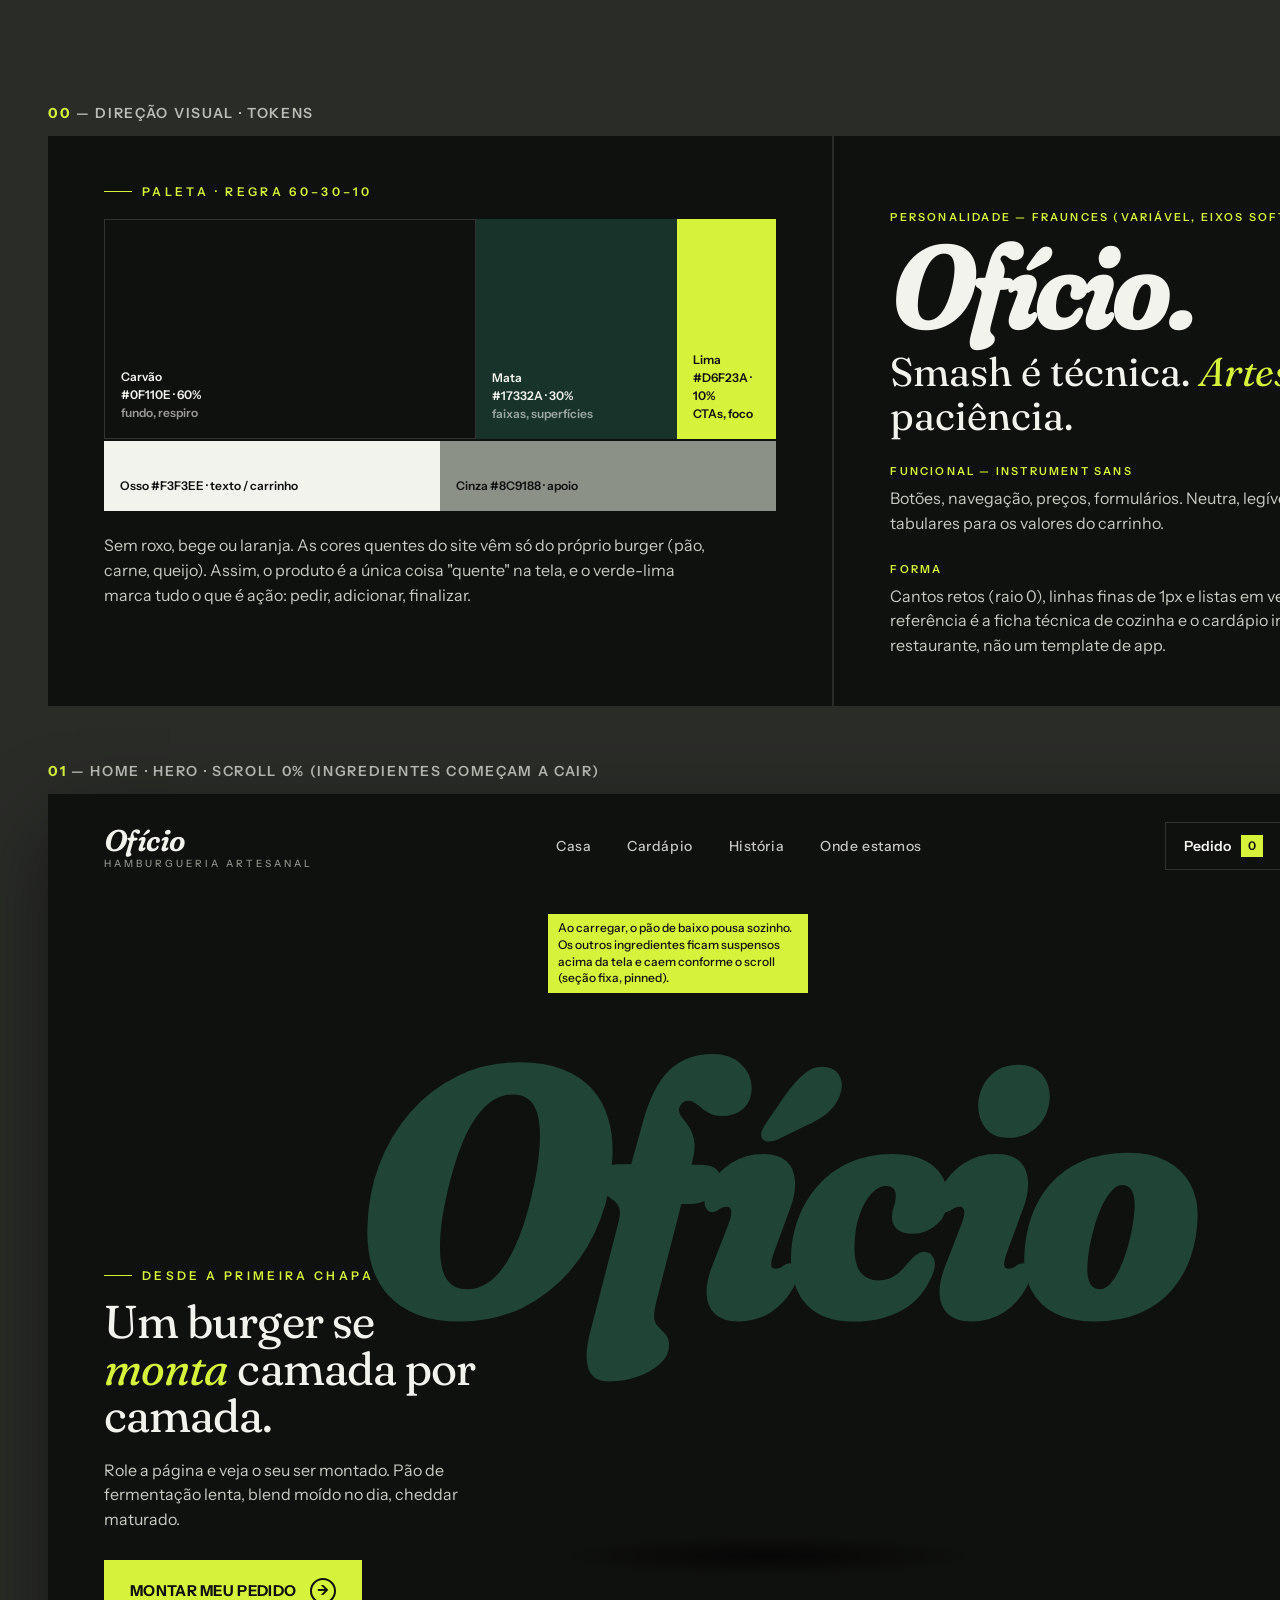
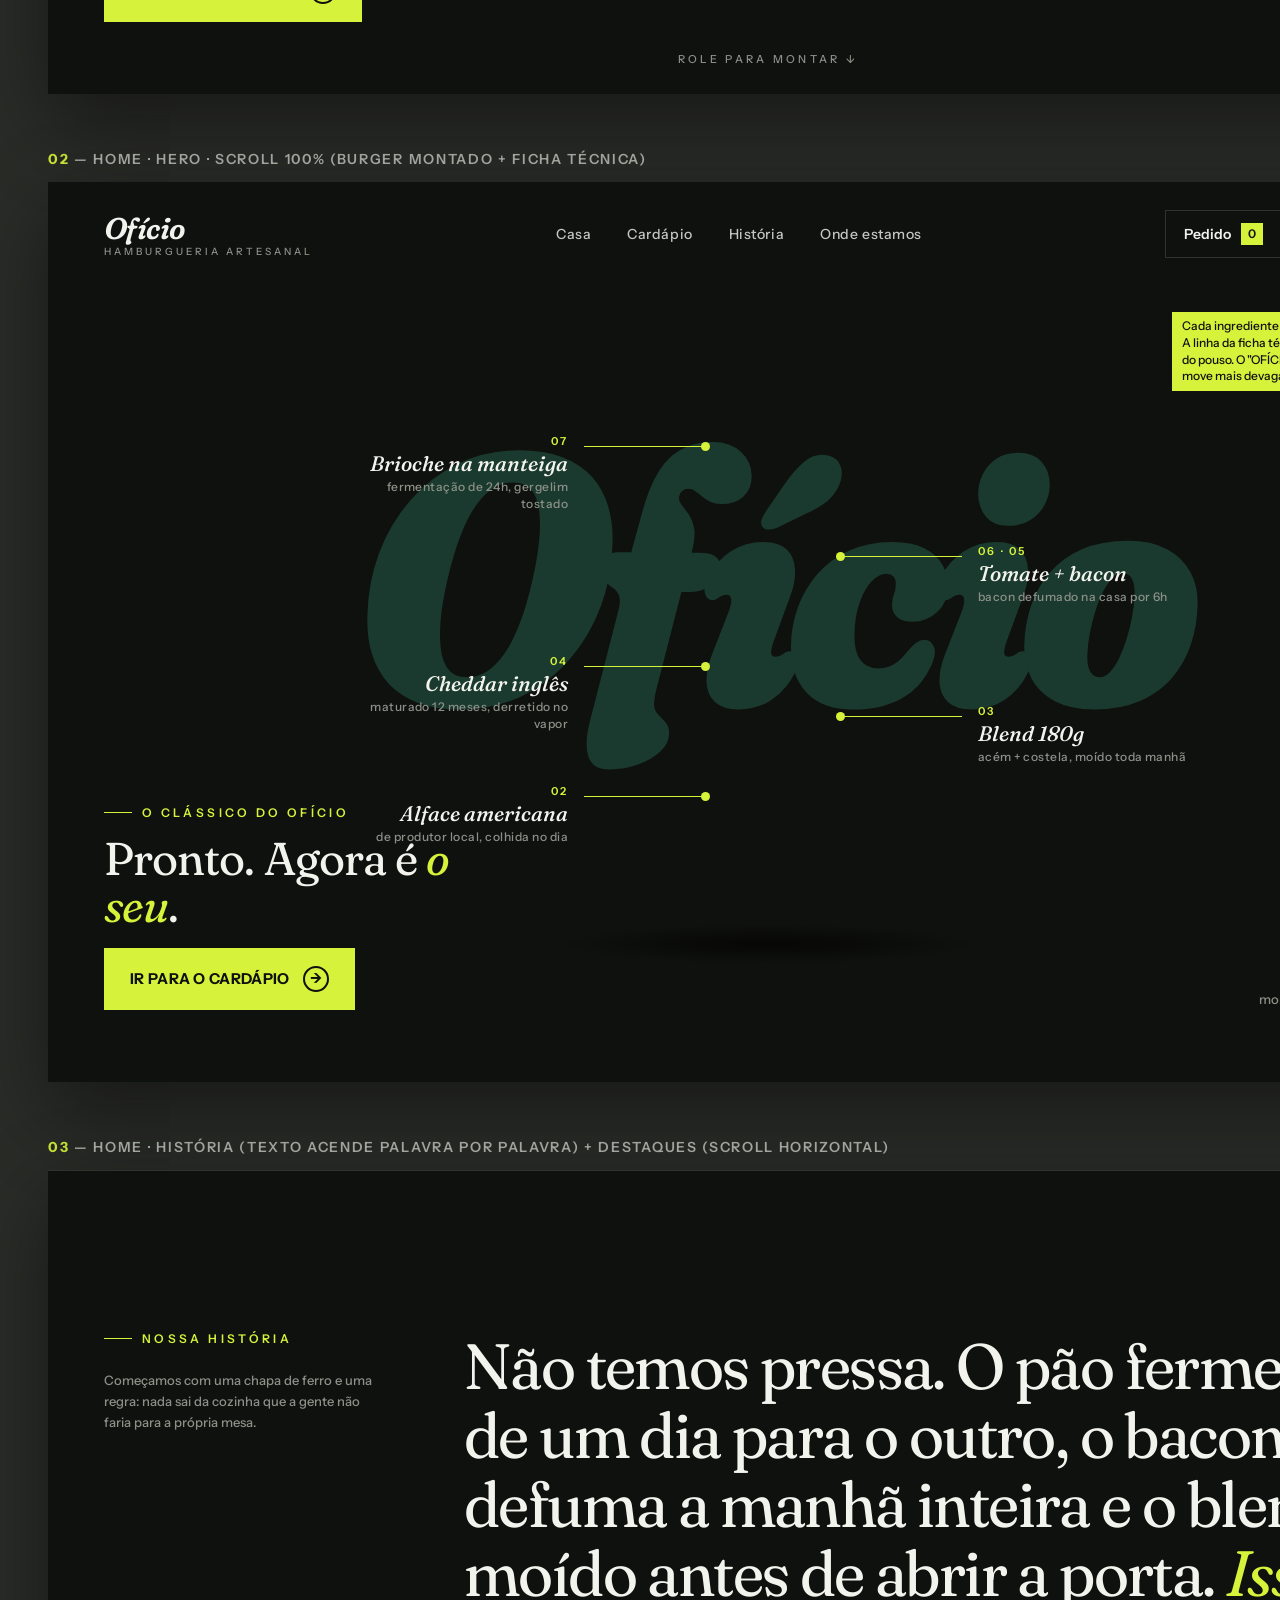
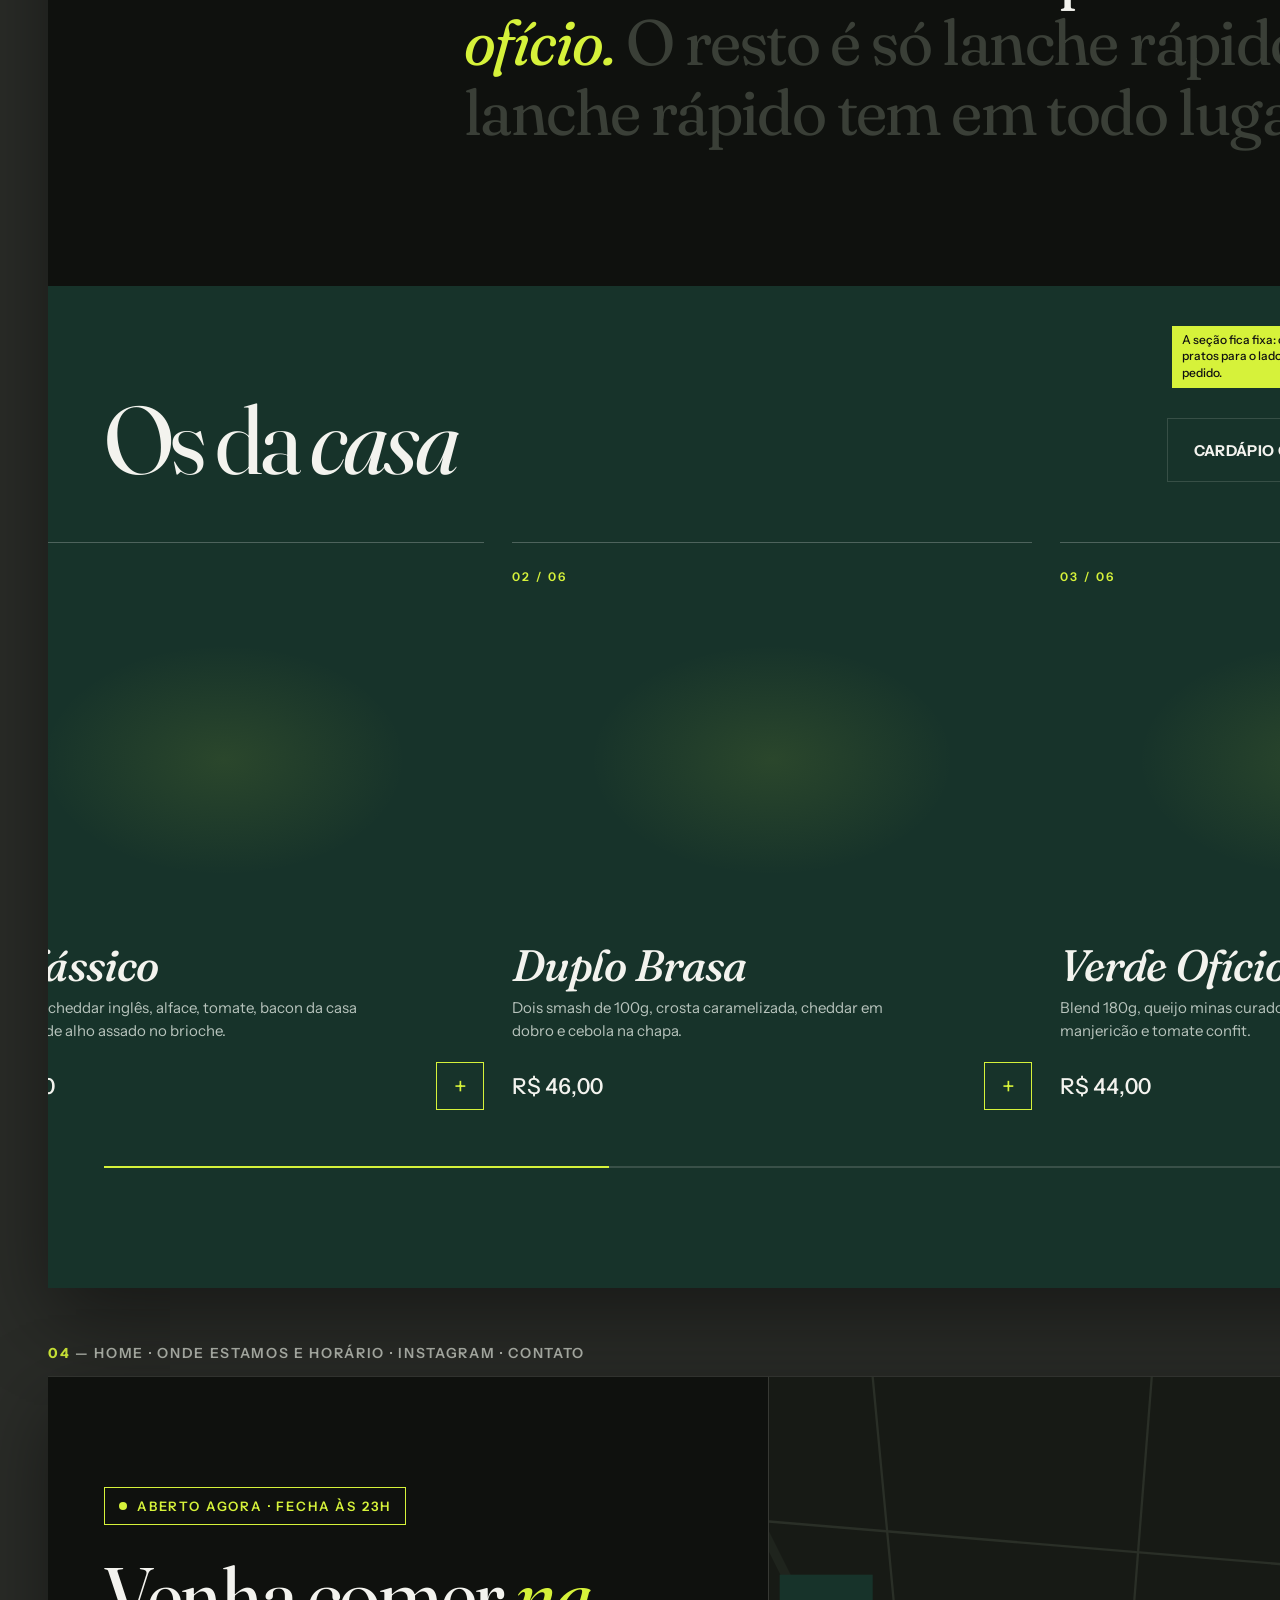
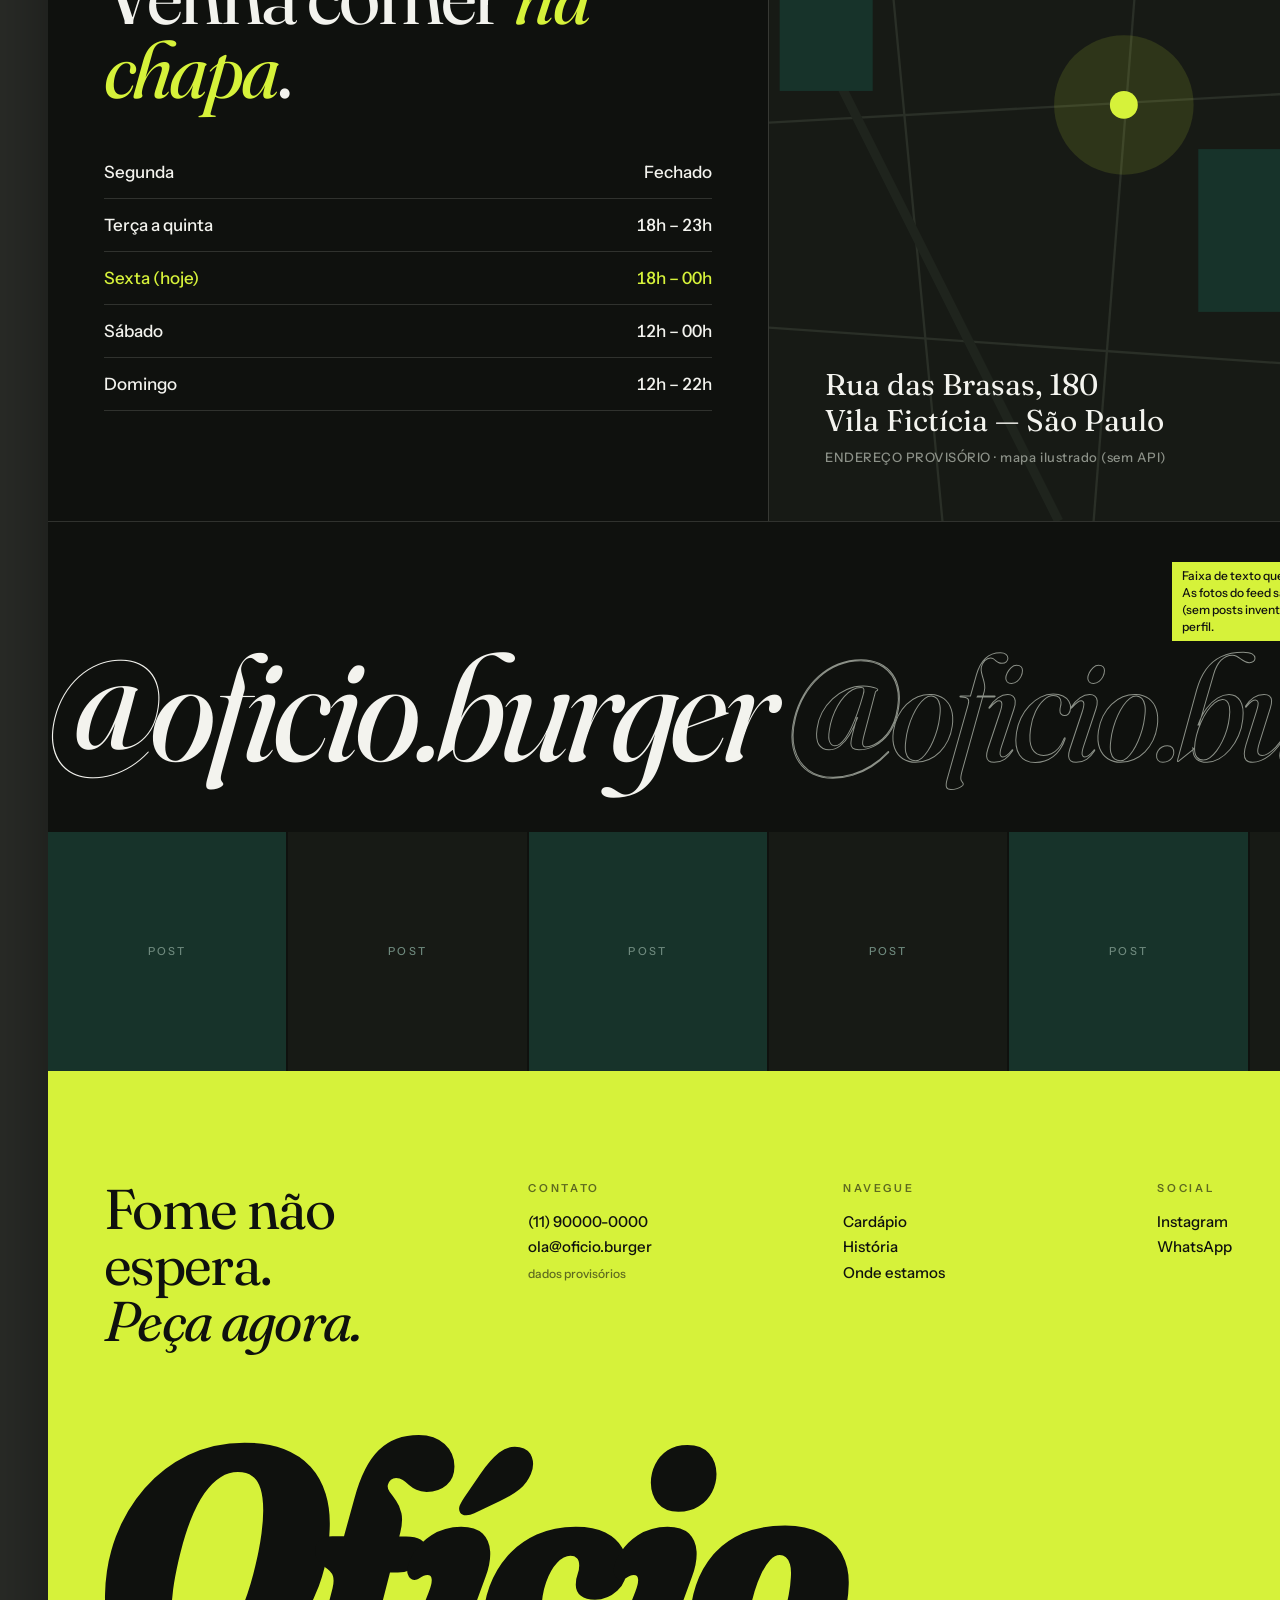
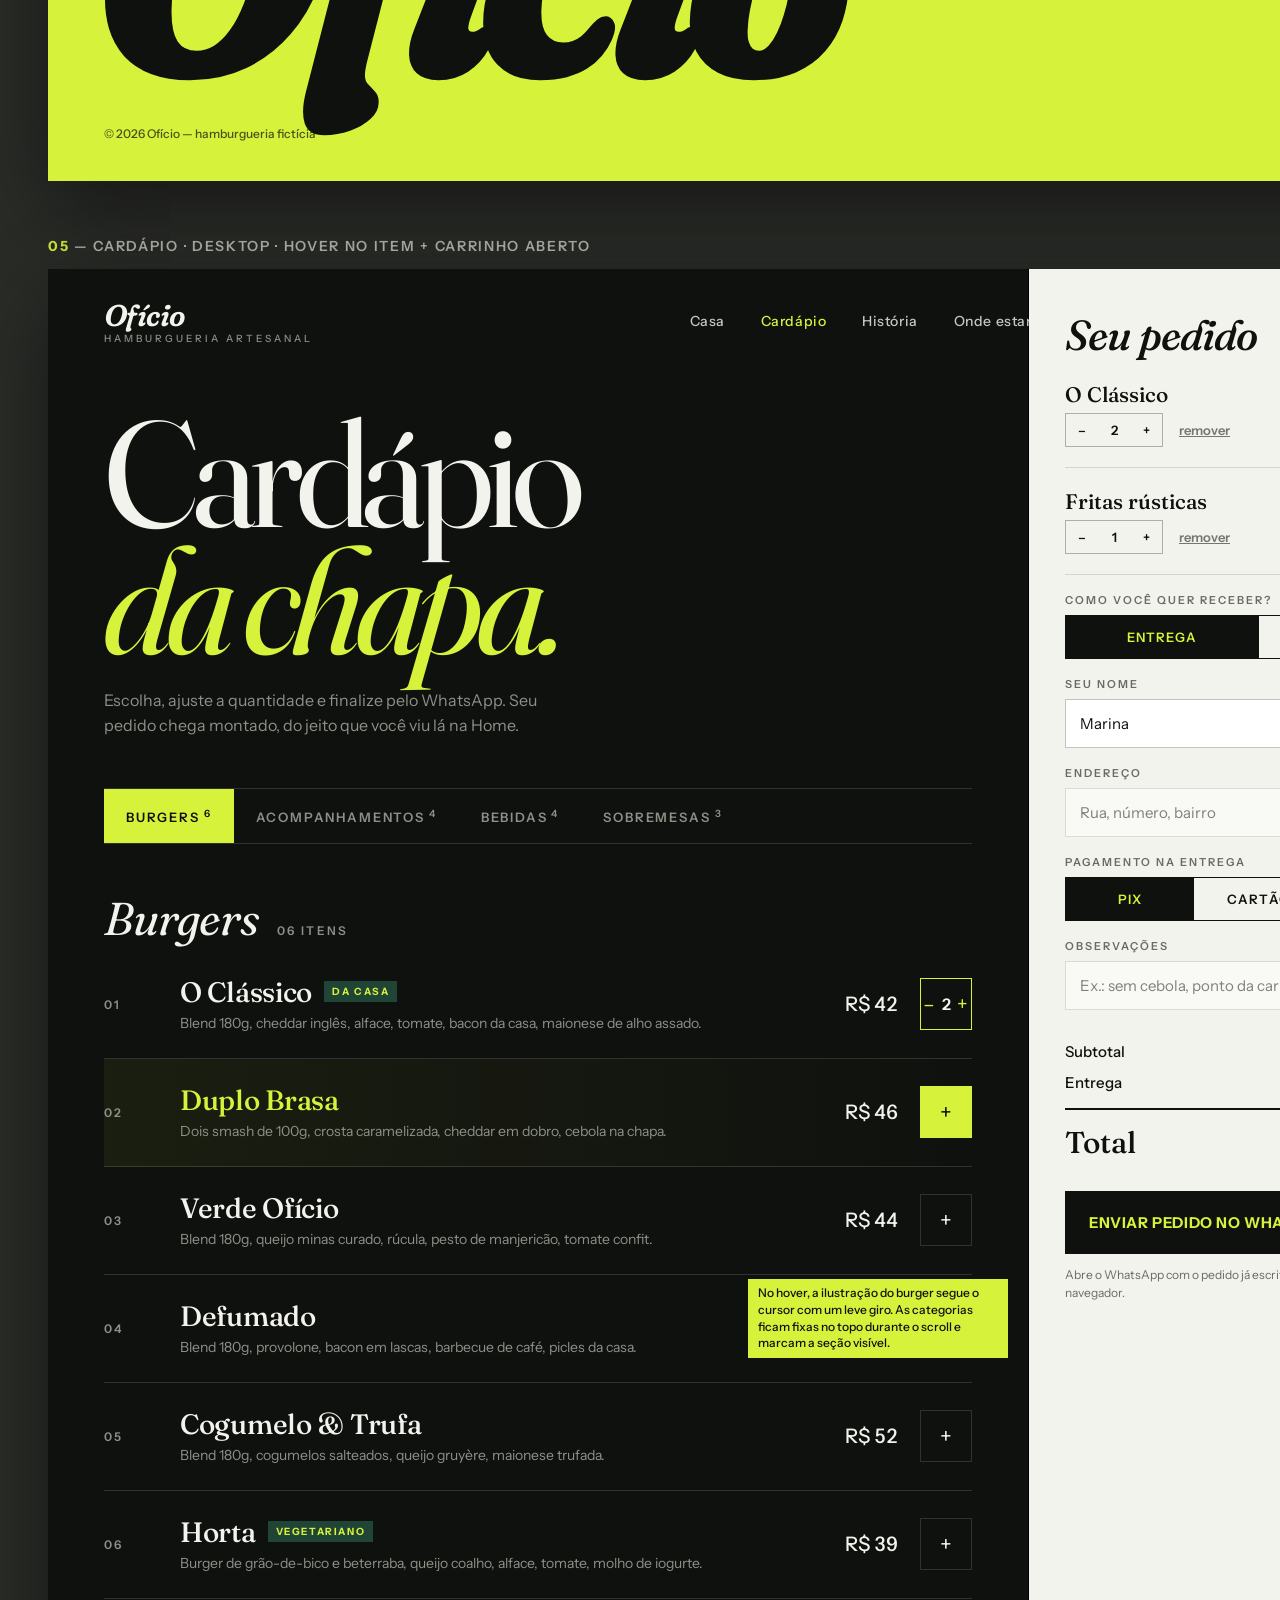
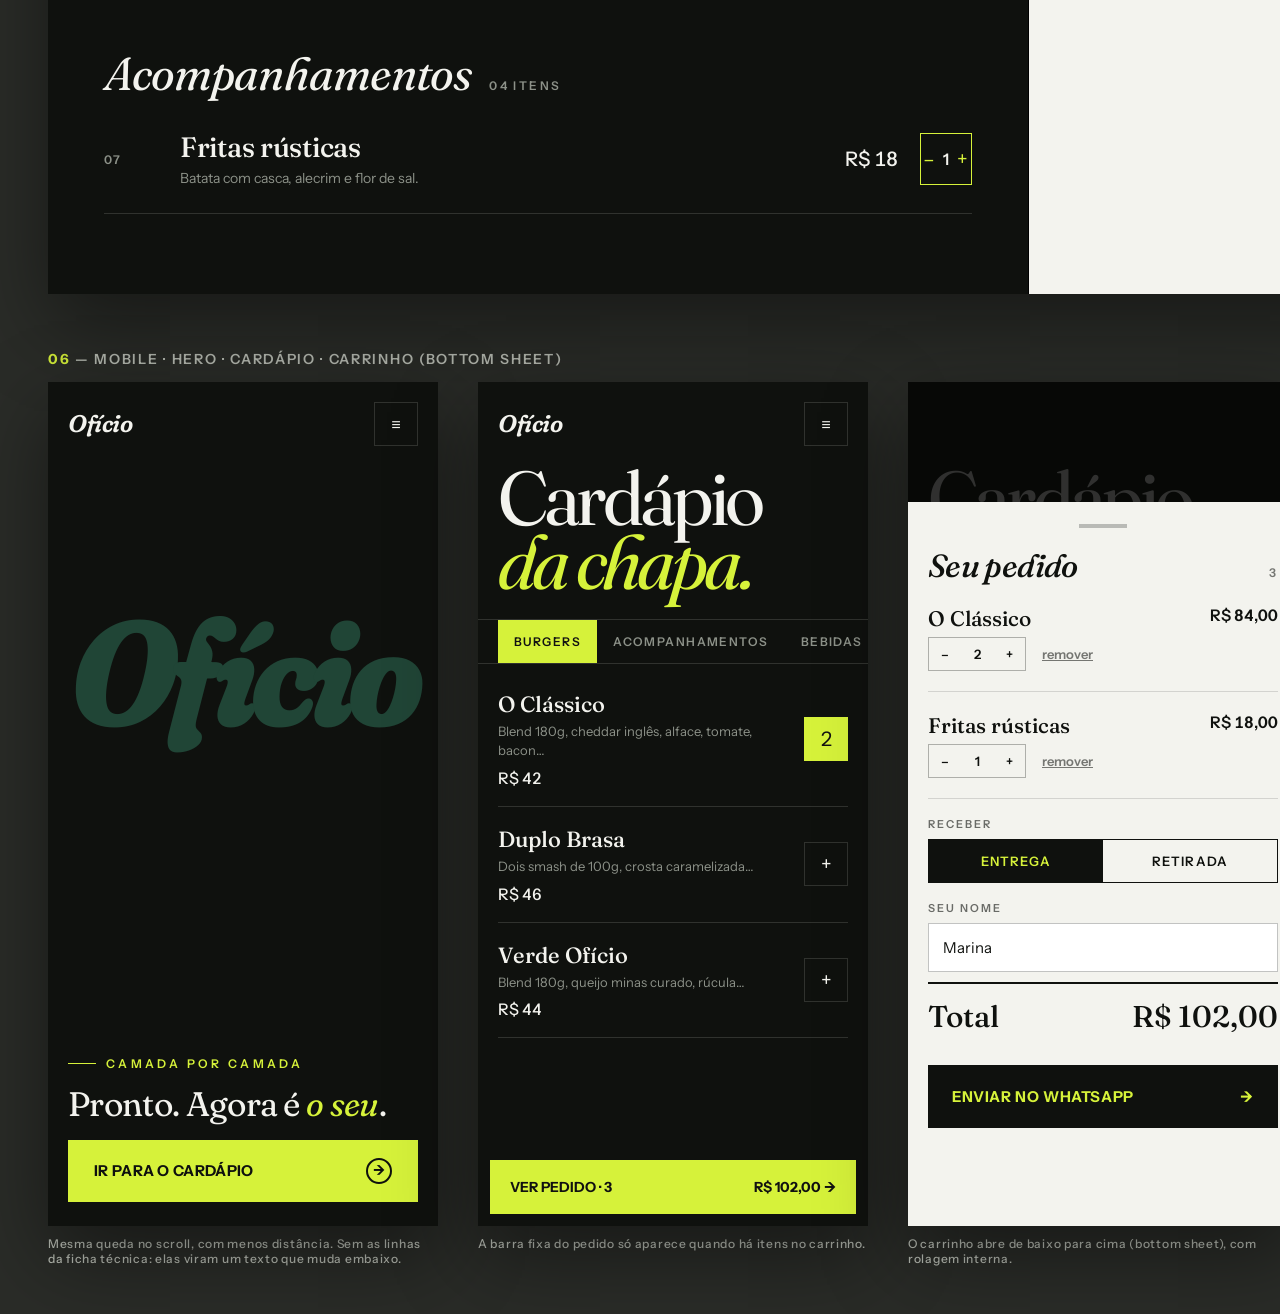
==== design/mockup.src.html @ c050b657 "Add design board v1 for Ofício burger site (mockup + layered SVG burger) Co-Authored-By: Claude Opus" ====
<!doctype html>
<html lang="pt-BR"><head><meta charset="utf-8">
<title>Ofício — Design Board</title>
<link rel="preconnect" href="https://fonts.googleapis.com">
<link href="https://fonts.googleapis.com/css2?family=Fraunces:ital,opsz,wght,SOFT,WONK@0,9..144,300..900,0..100,0..1;1,9..144,300..900,0..100,0..1&family=Instrument+Sans:wght@400;500;600;700&display=swap" rel="stylesheet">
<style>
:root{--carvao:#0F110E;--carvao2:#171A15;--mata:#17332A;--mata2:#204536;--lima:#D6F23A;--osso:#F3F3EE;--cinza:#8C9188;--linha:rgba(243,243,238,.14);
--disp:'Fraunces',serif;--sans:'Instrument Sans',sans-serif}
*{box-sizing:border-box;margin:0;padding:0}
body{background:#2a2c28;font-family:var(--sans);color:var(--osso);padding:48px}
.board-title{font:600 14px var(--sans);letter-spacing:.12em;text-transform:uppercase;color:#b9bdb4;margin:56px 0 14px}
.board-title b{color:var(--lima)}
.frame{width:1440px;position:relative;overflow:hidden;background:var(--carvao);box-shadow:0 30px 80px rgba(0,0,0,.45)}
.note{position:absolute;font:500 12px/1.4 var(--sans);background:var(--lima);color:#111;padding:6px 10px;max-width:260px;z-index:50}
/* NAV */
.nav{position:absolute;top:0;left:0;right:0;display:flex;align-items:center;justify-content:space-between;padding:28px 56px;z-index:20}
.logo{font:italic 600 30px var(--disp);font-variation-settings:'SOFT' 100,'WONK' 1;letter-spacing:-.02em}
.logo small{font:500 10px var(--sans);letter-spacing:.3em;text-transform:uppercase;display:block;color:var(--cinza);font-style:normal;margin-top:-2px}
.nav ul{display:flex;gap:36px;list-style:none;font:500 14px var(--sans);letter-spacing:.04em}
.nav ul li{opacity:.8}
.btn{display:inline-flex;align-items:center;gap:14px;background:var(--lima);color:#0F110E;font:700 15px var(--sans);letter-spacing:.02em;padding:18px 26px;text-transform:uppercase}
.btn .arr{display:inline-block;width:26px;height:26px;border:2px solid #0F110E;border-radius:50%;text-align:center;line-height:21px;font-size:14px}
.btn.ghost{background:transparent;color:var(--osso);border:1px solid var(--linha)}
.cartpill{display:flex;align-items:center;gap:10px;font:600 14px var(--sans);border:1px solid var(--linha);padding:12px 18px}
.cartpill i{font-style:normal;background:var(--lima);color:#111;width:22px;height:22px;display:grid;place-items:center;font-size:12px}
/* HERO */
.hero{height:900px;position:relative}
.giant{position:absolute;left:0;right:0;text-align:center;font:italic 800 360px/0.8 var(--disp);font-variation-settings:'SOFT' 100,'WONK' 1,'opsz' 144;letter-spacing:-.05em;color:var(--mata2);top:250px;white-space:nowrap}
.stage{position:absolute;left:50%;top:0;width:440px;height:900px;transform:translateX(-50%)}
.stage svg{position:absolute;left:20px;width:400px;height:auto;filter:drop-shadow(0 18px 18px rgba(0,0,0,.45))}
.shadow{position:absolute;left:50%;bottom:118px;width:420px;height:40px;transform:translateX(-50%);background:radial-gradient(closest-side,rgba(0,0,0,.6),transparent);}
.hero-copy{position:absolute;left:56px;bottom:72px;width:380px}
.eyebrow{font:600 12px var(--sans);letter-spacing:.28em;text-transform:uppercase;color:var(--lima);margin-bottom:16px;display:flex;gap:10px;align-items:center}
.eyebrow:before{content:"";width:28px;height:1px;background:var(--lima)}
.hero-copy h1{font:400 46px/1.02 var(--disp);font-variation-settings:'SOFT' 50;letter-spacing:-.02em;margin-bottom:18px}
.hero-copy h1 em{color:var(--lima)}
.hero-copy p{font:400 16px/1.55 var(--sans);color:#c7cbc2;margin-bottom:28px}
.hero-right{position:absolute;right:56px;bottom:72px;text-align:right;font:500 13px/1.6 var(--sans);color:var(--cinza)}
.counter{font:300 64px/1 var(--disp);color:var(--osso)}
.counter span{font-size:22px;color:var(--cinza)}
.progress{position:absolute;right:56px;top:50%;transform:translateY(-50%);display:flex;flex-direction:column;gap:10px;align-items:flex-end;font:500 11px var(--sans);letter-spacing:.14em;text-transform:uppercase;color:var(--cinza)}
.progress div{display:flex;gap:10px;align-items:center}
.progress div:after{content:"";width:18px;height:2px;background:var(--linha)}
.progress div.on{color:var(--osso)}.progress div.on:after{background:var(--lima);width:36px}
.scrollhint{position:absolute;left:50%;bottom:28px;transform:translateX(-50%);font:500 11px var(--sans);letter-spacing:.3em;text-transform:uppercase;color:var(--cinza)}
/* ficha técnica */
.tag{position:absolute;font:500 13px/1.35 var(--sans);color:var(--osso);width:230px}
.tag b{display:block;font:italic 500 21px var(--disp);margin-bottom:2px}
.tag small{color:var(--cinza);font-size:12px;letter-spacing:.04em}
.tag .num{font:600 11px var(--sans);color:var(--lima);letter-spacing:.2em}
.tag:before{content:"";position:absolute;top:14px;height:1px;background:var(--lima);width:120px}
.tag.l{text-align:right}.tag.l:before{right:-136px}
.tag.r:before{left:-136px}
.tag:after{content:"";position:absolute;top:10px;width:9px;height:9px;border-radius:50%;background:var(--lima)}
.tag.l:after{right:-142px}.tag.r:after{left:-142px}
/* manifesto */
.manifesto{padding:160px 56px 140px;display:grid;grid-template-columns:280px 1fr;gap:80px;border-top:1px solid var(--linha)}
.manifesto .side{font:500 13px/1.6 var(--sans);color:var(--cinza)}
.manifesto .side .eyebrow{margin-bottom:24px}
.manifesto p.big{font:400 64px/1.08 var(--disp);font-variation-settings:'SOFT' 40;letter-spacing:-.025em}
.manifesto p.big .dim{color:#3a3f37}
.manifesto p.big em{font-style:italic;color:var(--lima)}
/* destaques horizontal */
.destaques{background:var(--mata);padding:110px 0 120px;position:relative}
.dest-head{display:flex;justify-content:space-between;align-items:end;padding:0 56px 60px}
.dest-head h2{font:400 96px/.9 var(--disp);letter-spacing:-.04em}
.dest-head h2 em{font-style:italic}
.track{display:flex;gap:28px;padding-left:56px;transform:translateX(-140px)}
.dish{flex:0 0 520px;border-top:1px solid rgba(243,243,238,.25);padding-top:22px;position:relative}
.dish .no{font:600 12px var(--sans);letter-spacing:.2em;color:var(--lima)}
.dish .pic{height:330px;display:grid;place-items:center;position:relative;margin:10px 0 18px;background:radial-gradient(closest-side,rgba(214,242,58,.10),transparent 70%)}
.dish h3{font:italic 500 44px/1 var(--disp);letter-spacing:-.02em;margin-bottom:10px}
.dish p{font:400 15px/1.5 var(--sans);color:#b8c4bd;max-width:400px}
.dish .row{display:flex;justify-content:space-between;align-items:center;margin-top:20px}
.price{font:500 22px var(--sans);font-variant-numeric:tabular-nums}
.plus{width:48px;height:48px;border:1px solid var(--lima);color:var(--lima);display:grid;place-items:center;font-size:24px}
.mini{position:relative;width:240px;height:220px}
.mini svg{position:absolute;left:0;width:240px;height:auto;filter:drop-shadow(0 10px 10px rgba(0,0,0,.4))}
.scrollbar{margin:56px 56px 0;height:2px;background:rgba(243,243,238,.15);position:relative}
.scrollbar:after{content:"";position:absolute;left:0;top:0;height:2px;width:38%;background:var(--lima)}
/* local */
.local{display:grid;grid-template-columns:1fr 1fr;border-top:1px solid var(--linha)}
.local>div{padding:110px 56px}
.local h2{font:400 80px/.92 var(--disp);letter-spacing:-.035em;margin-bottom:40px}
.local h2 em{font-style:italic;color:var(--lima)}
.hours{list-style:none;font:500 17px var(--sans)}
.hours li{display:flex;justify-content:space-between;padding:16px 0;border-bottom:1px solid var(--linha)}
.hours li.hoje{color:var(--lima)}
.hours li span:last-child{font-variant-numeric:tabular-nums}
.open{display:inline-flex;align-items:center;gap:10px;font:600 13px var(--sans);letter-spacing:.14em;text-transform:uppercase;border:1px solid var(--lima);color:var(--lima);padding:10px 14px;margin-bottom:34px}
.open:before{content:"";width:8px;height:8px;border-radius:50%;background:var(--lima)}
.map{background:var(--carvao2);position:relative;border-left:1px solid var(--linha);overflow:hidden}
.map svg{position:absolute;inset:0;width:100%;height:100%}
.addr{position:absolute;left:56px;bottom:56px;font:400 30px/1.2 var(--disp)}
.addr small{display:block;font:500 13px var(--sans);color:var(--cinza);margin-top:10px;letter-spacing:.04em}
/* insta */
.insta{position:relative;padding:110px 0 0;border-top:1px solid var(--linha);overflow:hidden}
.marquee{font:italic 400 150px/1 var(--disp);letter-spacing:-.04em;white-space:nowrap;color:var(--osso)}
.marquee span{color:transparent;-webkit-text-stroke:1px var(--cinza)}
.grid6{display:grid;grid-template-columns:repeat(6,1fr);gap:2px;margin-top:50px}
.grid6 div{aspect-ratio:1;background:var(--mata);display:grid;place-items:center;font:500 11px var(--sans);letter-spacing:.2em;color:#6f8a7e;text-transform:uppercase}
.grid6 div:nth-child(even){background:var(--carvao2)}
/* footer */
.footer{padding:110px 56px 40px;background:var(--lima);color:var(--carvao)}
.footer .cols{display:grid;grid-template-columns:1.4fr 1fr 1fr 1fr;gap:40px;font:500 15px/1.7 var(--sans)}
.footer h4{font:600 11px var(--sans);letter-spacing:.24em;text-transform:uppercase;margin-bottom:14px;opacity:.6}
.footer .cta-big{font:400 56px/1 var(--disp);letter-spacing:-.03em}
.footer .cta-big em{font-style:italic}
.footer .word{font:italic 800 330px/.78 var(--disp);font-variation-settings:'SOFT' 100,'WONK' 1;letter-spacing:-.06em;margin-top:80px;margin-left:-14px;margin-bottom:40px}
.footer .legal{position:relative;z-index:2;display:flex;justify-content:space-between;font:500 12px var(--sans);margin-top:30px;opacity:.7}
/* CARDÁPIO */
.cardapio{display:grid;grid-template-columns:1fr 460px;min-height:1500px}
.menu{padding:140px 56px 80px}
.menu-head h1{font:400 150px/.85 var(--disp);letter-spacing:-.05em}
.menu-head h1 em{font-style:italic;color:var(--lima)}
.menu-head p{color:var(--cinza);max-width:440px;margin:24px 0 50px;font-size:16px;line-height:1.55}
.cats{display:flex;gap:0;border-top:1px solid var(--linha);border-bottom:1px solid var(--linha);margin-bottom:24px;position:relative;background:var(--carvao)}
.cats div{padding:18px 22px;font:600 13px var(--sans);letter-spacing:.14em;text-transform:uppercase;color:var(--cinza)}
.cats div.on{color:var(--carvao);background:var(--lima)}
.cats div sup{font-size:10px;margin-left:4px}
.sec-title{display:flex;align-items:baseline;gap:18px;margin:46px 0 4px}
.sec-title h2{font:italic 400 46px var(--disp);letter-spacing:-.02em}
.sec-title span{font:600 12px var(--sans);color:var(--cinza);letter-spacing:.2em}
.item{display:grid;grid-template-columns:54px 1fr auto 52px;gap:22px;align-items:center;padding:24px 0;border-bottom:1px solid var(--linha);position:relative}
.item .n{font:600 12px var(--sans);color:var(--cinza);letter-spacing:.14em}
.item h3{font:500 28px var(--disp);letter-spacing:-.01em;display:flex;gap:12px;align-items:center}
.item h3 .badge{font:700 10px var(--sans);letter-spacing:.16em;text-transform:uppercase;background:var(--mata2);color:var(--lima);padding:4px 8px}
.item p{font:400 14px/1.5 var(--sans);color:var(--cinza);margin-top:4px;max-width:560px}
.item .price{font-size:20px}
.item .add{width:52px;height:52px;border:1px solid var(--linha);display:grid;place-items:center;font-size:22px}
.item.hover{background:linear-gradient(90deg,rgba(214,242,58,.06),transparent)}
.item.hover .add{background:var(--lima);color:#111;border-color:var(--lima)}
.item.hover h3{color:var(--lima)}
.float-burger{position:absolute;right:220px;top:-90px;width:230px;height:200px;transform:rotate(-8deg);z-index:5}
.float-burger svg{position:absolute;left:0;width:230px;height:auto;filter:drop-shadow(0 18px 20px rgba(0,0,0,.6))}
.qty{display:flex;align-items:center;border:1px solid var(--lima);height:52px}
.qty span{width:40px;text-align:center;font:600 16px var(--sans)}
.qty b{width:36px;text-align:center;color:var(--lima);font-size:20px;font-weight:400}
/* drawer */
.drawer{background:var(--osso);color:var(--carvao);padding:40px 36px;position:relative;border-left:1px solid #000}
.drawer h2{font:italic 500 42px var(--disp);letter-spacing:-.02em;display:flex;justify-content:space-between;align-items:baseline}
.drawer h2 small{font:600 12px var(--sans);font-style:normal;letter-spacing:.18em;opacity:.55}
.ci{display:grid;grid-template-columns:1fr auto;gap:6px 16px;padding:20px 0;border-bottom:1px solid rgba(15,17,14,.14)}
.ci h4{font:500 21px var(--disp)}
.ci .p{font:600 16px var(--sans);font-variant-numeric:tabular-nums;text-align:right}
.ci .ctrl{display:flex;gap:16px;align-items:center;font:600 13px var(--sans)}
.ci .ctrl .q{display:flex;border:1px solid rgba(15,17,14,.3)}
.ci .ctrl .q span{width:32px;height:32px;display:grid;place-items:center}
.ci .ctrl .rm{text-decoration:underline;opacity:.55}
.ci .obs{grid-column:1/-1;font:400 13px var(--sans);opacity:.6}
.field{margin-top:18px}
.field label{display:block;font:600 11px var(--sans);letter-spacing:.18em;text-transform:uppercase;opacity:.6;margin-bottom:8px}
.field .in{border:1px solid rgba(15,17,14,.25);padding:14px;font:400 15px var(--sans);background:#fff}
.seg{display:grid;grid-template-columns:1fr 1fr;border:1px solid var(--carvao)}
.seg div{padding:13px;text-align:center;font:600 13px var(--sans);letter-spacing:.08em;text-transform:uppercase}
.seg div.on{background:var(--carvao);color:var(--lima)}
.tot{display:flex;justify-content:space-between;font:500 15px var(--sans);padding:6px 0}
.tot.big{font:500 30px var(--disp);padding-top:14px;border-top:2px solid var(--carvao);margin-top:10px}
.wa{display:flex;justify-content:space-between;align-items:center;background:var(--carvao);color:var(--lima);padding:22px 24px;font:700 15px var(--sans);text-transform:uppercase;letter-spacing:.04em;margin-top:24px}
/* MOBILE */
.mobiles{display:flex;gap:40px;align-items:flex-start}
.phone{width:390px;height:844px;background:var(--carvao);position:relative;overflow:hidden;box-shadow:0 30px 80px rgba(0,0,0,.45);border-radius:0}
.phone .nav{padding:20px}
.phone .logo{font-size:24px}
.burgermenu{width:44px;height:44px;border:1px solid var(--linha);display:grid;place-items:center;gap:0}
.phone .giant{font-size:150px;top:230px}
.phone .stage{width:300px;transform:translateX(-50%) scale(.72);transform-origin:50% 0;top:40px}
.phone .hero-copy{left:20px;right:20px;bottom:24px;width:auto}
.phone .hero-copy h1{font-size:34px}
.phone .btn{width:100%;justify-content:space-between}
.m-menu{padding:84px 20px 20px}
.m-menu h1{font:400 76px/.85 var(--disp);letter-spacing:-.05em}
.m-menu h1 em{font-style:italic;color:var(--lima)}
.m-cats{display:flex;overflow:hidden;margin:24px -20px 8px;padding-left:20px;border-top:1px solid var(--linha);border-bottom:1px solid var(--linha)}
.m-cats div{padding:14px 16px;font:600 12px var(--sans);letter-spacing:.12em;text-transform:uppercase;color:var(--cinza);white-space:nowrap}
.m-cats div.on{background:var(--lima);color:#111}
.m-item{display:grid;grid-template-columns:1fr 44px;gap:12px;padding:18px 0;border-bottom:1px solid var(--linha)}
.m-item h3{font:500 22px var(--disp)}
.m-item p{font:400 13px/1.45 var(--sans);color:var(--cinza);margin:4px 0 8px}
.m-item .price{font-size:16px}
.m-item .add{width:44px;height:44px;border:1px solid var(--linha);display:grid;place-items:center;font-size:20px;align-self:center}
.m-bar{position:absolute;left:12px;right:12px;bottom:12px;background:var(--lima);color:#111;display:flex;justify-content:space-between;align-items:center;padding:18px 20px;font:700 14px var(--sans);text-transform:uppercase}
.sheet{position:absolute;left:0;right:0;bottom:0;top:120px;background:var(--osso);color:var(--carvao);padding:22px 20px}
.sheet .grab{width:48px;height:4px;background:rgba(15,17,14,.25);margin:0 auto 18px}
.dim-overlay{position:absolute;inset:0;background:rgba(0,0,0,.55)}
.caption{max-width:390px;font:500 12px var(--sans);color:#b9bdb4;margin-top:10px;letter-spacing:.06em}
/* tokens */
.tokens{display:grid;grid-template-columns:1.2fr 1fr;gap:2px;width:1440px}
.tokens>div{background:var(--carvao);padding:48px 56px}
.sw{display:flex;gap:0;height:220px;margin-top:20px}
.sw div{display:flex;flex-direction:column;justify-content:flex-end;padding:16px;font:600 12px/1.5 var(--sans)}
.typespec .a{font:italic 700 120px/.9 var(--disp);font-variation-settings:'SOFT' 100,'WONK' 1;letter-spacing:-.04em}
.typespec .b{font:400 40px/1.1 var(--disp);margin:10px 0 18px}
.typespec .c{font:400 16px/1.55 var(--sans);color:#c7cbc2}
.typespec .lbl{font:600 11px var(--sans);letter-spacing:.2em;text-transform:uppercase;color:var(--lima);margin:26px 0 8px}
</style></head><body>
<!--LAYERS-->

<div class="board-title"><b>00</b> — Direção visual · tokens</div>
<div class="tokens">
 <div>
  <div class="eyebrow">Paleta · regra 60–30–10</div>
  <div class="sw">
   <div style="flex:6;background:#0F110E;border:1px solid #333">Carvão<br>#0F110E · 60%<br><span style="opacity:.6">fundo, respiro</span></div>
   <div style="flex:3;background:#17332A">Mata<br>#17332A · 30%<br><span style="opacity:.6">faixas, superfícies</span></div>
   <div style="flex:1.2;background:#D6F23A;color:#111">Lima<br>#D6F23A · 10%<br>CTAs, foco</div>
  </div>
  <div class="sw" style="height:70px;margin-top:2px">
   <div style="flex:1;background:#F3F3EE;color:#111">Osso #F3F3EE · texto / carrinho</div>
   <div style="flex:1;background:#8C9188;color:#111">Cinza #8C9188 · apoio</div>
  </div>
  <p class="typespec"><span class="c" style="display:block;margin-top:22px;max-width:620px">Sem roxo, bege ou laranja. As cores quentes do site vêm só do próprio burger (pão, carne, queijo). Assim, o produto é a única coisa "quente" na tela, e o verde-lima marca tudo o que é ação: pedir, adicionar, finalizar.</span></p>
 </div>
 <div class="typespec">
  <div class="lbl">Personalidade — Fraunces (variável, eixos SOFT + WONK)</div>
  <div class="a">Ofício.</div>
  <div class="b">Smash é técnica. <em style="color:var(--lima)">Artesanal</em> é paciência.</div>
  <div class="lbl">Funcional — Instrument Sans</div>
  <div class="c">Botões, navegação, preços, formulários. Neutra, legível, números tabulares para os valores do carrinho.</div>
  <div class="lbl">Forma</div>
  <div class="c">Cantos retos (raio 0), linhas finas de 1px e listas em vez de cards. A referência é a ficha técnica de cozinha e o cardápio impresso de restaurante, não um template de app.</div>
 </div>
</div>

<!-- F1 HERO estado inicial -->
<div class="board-title"><b>01</b> — Home · Hero · scroll 0% (ingredientes começam a cair)</div>
<div class="frame hero" id="f1">
 <div class="nav"><div class="logo">Ofício<small>Hamburgueria artesanal</small></div>
  <ul><li>Casa</li><li>Cardápio</li><li>História</li><li>Onde estamos</li></ul>
  <div style="display:flex;gap:12px"><div class="cartpill">Pedido <i>0</i></div><div class="btn" style="padding:13px 18px;font-size:13px">Ver cardápio</div></div></div>
 <div class="giant">Ofício</div>
 <div class="stage" data-burger="hero-start"></div>
 <div class="shadow"></div>
 <div class="hero-copy"><div class="eyebrow">Desde a primeira chapa</div>
  <h1>Um burger se <em>monta</em> camada por camada.</h1>
  <p>Role a página e veja o seu ser montado. Pão de fermentação lenta, blend moído no dia, cheddar maturado.</p>
  <div class="btn">Montar meu pedido <span class="arr">→</span></div></div>
 <div class="progress"><div class="on">01 Pão</div><div>02 Folhas</div><div>03 Blend</div><div>04 Cheddar</div><div>05 Bacon</div><div>06 Tomate</div><div>07 Coroa</div></div>
 <div class="scrollhint">Role para montar ↓</div>
 <div class="note" style="left:500px;top:120px">Ao carregar, o pão de baixo pousa sozinho. Os outros ingredientes ficam suspensos acima da tela e caem conforme o scroll (seção fixa, pinned).</div>
</div>

<!-- F2 HERO montado -->
<div class="board-title"><b>02</b> — Home · Hero · scroll 100% (burger montado + ficha técnica)</div>
<div class="frame hero" id="f2">
 <div class="nav"><div class="logo">Ofício<small>Hamburgueria artesanal</small></div>
  <ul><li>Casa</li><li>Cardápio</li><li>História</li><li>Onde estamos</li></ul>
  <div style="display:flex;gap:12px"><div class="cartpill">Pedido <i>0</i></div><div class="btn" style="padding:13px 18px;font-size:13px">Ver cardápio</div></div></div>
 <div class="giant" style="color:#1b3a2f">Ofício</div>
 <div class="stage" data-burger="hero-full"></div>
 <div class="shadow"></div>
 <div class="tag l" style="left:290px;top:250px"><span class="num">07</span><b>Brioche na manteiga</b><small>fermentação de 24h, gergelim tostado</small></div>
 <div class="tag l" style="left:290px;top:470px"><span class="num">04</span><b>Cheddar inglês</b><small>maturado 12 meses, derretido no vapor</small></div>
 <div class="tag l" style="left:290px;top:600px"><span class="num">02</span><b>Alface americana</b><small>de produtor local, colhida no dia</small></div>
 <div class="tag r" style="left:930px;top:360px"><span class="num">06 · 05</span><b>Tomate + bacon</b><small>bacon defumado na casa por 6h</small></div>
 <div class="tag r" style="left:930px;top:520px"><span class="num">03</span><b>Blend 180g</b><small>acém + costela, moído toda manhã</small></div>
 <div class="hero-right"><div class="counter">7<span>/7 camadas</span></div>montado em 4 min na chapa</div>
 <div class="hero-copy"><div class="eyebrow">O Clássico do Ofício</div>
  <h1>Pronto. Agora é <em>o seu</em>.</h1>
  <div class="btn">Ir para o cardápio <span class="arr">→</span></div></div>
 <div class="progress"><div class="on">01 Pão</div><div class="on">02 Folhas</div><div class="on">03 Blend</div><div class="on">04 Cheddar</div><div class="on">05 Bacon</div><div class="on">06 Tomate</div><div class="on">07 Coroa</div></div>
 <div class="note" style="right:56px;top:130px">Cada ingrediente cai com um leve quique. A linha da ficha técnica se desenha na hora do pouso. O "OFÍCIO" gigante ao fundo se move mais devagar (parallax) e escurece.</div>
</div>

<!-- F3 manifesto + destaques -->
<div class="board-title"><b>03</b> — Home · História (texto acende palavra por palavra) + Destaques (scroll horizontal)</div>
<div class="frame">
 <section class="manifesto">
  <div class="side"><div class="eyebrow">Nossa história</div>Começamos com uma chapa de ferro e uma regra: nada sai da cozinha que a gente não faria para a própria mesa.</div>
  <p class="big">Não temos pressa. O pão fermenta de um dia para o outro, o bacon defuma a manhã inteira e o blend é moído antes de abrir a porta. <em>Isso é ofício.</em> <span class="dim">O resto é só lanche rápido — e lanche rápido tem em todo lugar.</span></p>
 </section>
 <section class="destaques">
  <div class="dest-head"><h2>Os da <em>casa</em></h2><div class="btn ghost">Cardápio completo <span class="arr" style="border-color:var(--osso)">→</span></div></div>
  <div class="track">
   <div class="dish"><span class="no">01 / 06</span><div class="pic"><div class="mini" data-burger="mini-a"></div></div><h3>O Clássico</h3><p>Blend 180g, cheddar inglês, alface, tomate, bacon da casa e maionese de alho assado no brioche.</p><div class="row"><span class="price">R$ 42,00</span><span class="plus">+</span></div></div>
   <div class="dish"><span class="no">02 / 06</span><div class="pic"><div class="mini" data-burger="mini-b"></div></div><h3>Duplo Brasa</h3><p>Dois smash de 100g, crosta caramelizada, cheddar em dobro e cebola na chapa.</p><div class="row"><span class="price">R$ 46,00</span><span class="plus">+</span></div></div>
   <div class="dish"><span class="no">03 / 06</span><div class="pic"><div class="mini" data-burger="mini-c"></div></div><h3>Verde Ofício</h3><p>Blend 180g, queijo minas curado, rúcula, pesto de manjericão e tomate confit.</p><div class="row"><span class="price">R$ 44,00</span><span class="plus">+</span></div></div>
  </div>
  <div class="scrollbar"></div>
  <div class="note" style="right:56px;top:40px">A seção fica fixa: o scroll vertical move os pratos para o lado. O "+" já adiciona ao pedido.</div>
 </section>
</div>

<!-- F4 local + insta + footer -->
<div class="board-title"><b>04</b> — Home · Onde estamos e horário · Instagram · Contato</div>
<div class="frame">
 <section class="local">
  <div><div class="open">Aberto agora · fecha às 23h</div><h2>Venha comer <em>na chapa</em>.</h2>
   <ul class="hours"><li><span>Segunda</span><span>Fechado</span></li><li><span>Terça a quinta</span><span>18h – 23h</span></li><li class="hoje"><span>Sexta (hoje)</span><span>18h – 00h</span></li><li><span>Sábado</span><span>12h – 00h</span></li><li><span>Domingo</span><span>12h – 22h</span></li></ul></div>
  <div class="map"><svg viewBox="0 0 720 640" preserveAspectRatio="xMidYMid slice"><g stroke="#2a2f27" stroke-width="2" fill="none"><path d="M0 120 L720 180"/><path d="M0 300 L720 260"/><path d="M0 470 L720 520"/><path d="M140 0 L200 640"/><path d="M380 0 L330 640"/><path d="M560 0 L610 640"/><path d="M0 40 L300 640" stroke-width="8" stroke="#1f241d"/></g><g fill="#17332A"><rect x="420" y="320" width="110" height="140"/><rect x="60" y="170" width="80" height="100"/></g><circle cx="356" cy="282" r="60" fill="rgba(214,242,58,.12)"/><circle cx="356" cy="282" r="12" fill="#D6F23A"/></svg>
   <div class="addr">Rua das Brasas, 180<br>Vila Fictícia — São Paulo<small>ENDEREÇO PROVISÓRIO · mapa ilustrado (sem API)</small></div></div>
 </section>
 <section class="insta">
  <div class="marquee">@oficio.burger <span>@oficio.burger</span> @oficio.burger</div>
  <div class="grid6"><div>post</div><div>post</div><div>post</div><div>post</div><div>post</div><div>post</div></div>
  <div class="note" style="right:56px;top:40px">Faixa de texto que corre conforme o scroll. As fotos do feed são espaços provisórios (sem posts inventados), com link para o perfil.</div>
 </section>
 <section class="footer">
  <div class="cols"><div class="cta-big">Fome não espera.<br><em>Peça agora.</em></div>
   <div><h4>Contato</h4>(11) 90000-0000<br>ola@oficio.burger<br><span style="opacity:.6;font-size:12px">dados provisórios</span></div>
   <div><h4>Navegue</h4>Cardápio<br>História<br>Onde estamos</div>
   <div><h4>Social</h4>Instagram<br>WhatsApp</div></div>
  <div class="word">Ofício</div>
  <div class="legal"><span>© 2026 Ofício — hamburgueria fictícia</span><span>Feito na chapa</span></div>
 </section>
</div>

<!-- F5 cardápio -->
<div class="board-title"><b>05</b> — Cardápio · desktop · hover no item + carrinho aberto</div>
<div class="frame">
 <div class="nav"><div class="logo">Ofício<small>Hamburgueria artesanal</small></div>
  <ul><li>Casa</li><li style="opacity:1;color:var(--lima)">Cardápio</li><li>História</li><li>Onde estamos</li></ul>
  <div></div></div>
 <div class="cardapio">
  <div class="menu">
   <div class="menu-head"><h1>Cardápio<br><em>da chapa.</em></h1><p>Escolha, ajuste a quantidade e finalize pelo WhatsApp. Seu pedido chega montado, do jeito que você viu lá na Home.</p></div>
   <div class="cats"><div class="on">Burgers<sup>6</sup></div><div>Acompanhamentos<sup>4</sup></div><div>Bebidas<sup>4</sup></div><div>Sobremesas<sup>3</sup></div></div>
   <div class="sec-title"><h2>Burgers</h2><span>06 ITENS</span></div>
   <div class="item"><span class="n">01</span><div><h3>O Clássico <span class="badge">da casa</span></h3><p>Blend 180g, cheddar inglês, alface, tomate, bacon da casa, maionese de alho assado.</p></div><span class="price">R$ 42</span><div class="qty"><b>–</b><span>2</span><b>+</b></div></div>
   <div class="item hover"><span class="n">02</span><div style="position:relative"><h3>Duplo Brasa</h3><p>Dois smash de 100g, crosta caramelizada, cheddar em dobro, cebola na chapa.</p><div class="float-burger" data-burger="float"></div></div><span class="price">R$ 46</span><span class="add">+</span></div>
   <div class="item"><span class="n">03</span><div><h3>Verde Ofício</h3><p>Blend 180g, queijo minas curado, rúcula, pesto de manjericão, tomate confit.</p></div><span class="price">R$ 44</span><span class="add">+</span></div>
   <div class="item"><span class="n">04</span><div><h3>Defumado</h3><p>Blend 180g, provolone, bacon em lascas, barbecue de café, picles da casa.</p></div><span class="price">R$ 48</span><span class="add">+</span></div>
   <div class="item"><span class="n">05</span><div><h3>Cogumelo &amp; Trufa</h3><p>Blend 180g, cogumelos salteados, queijo gruyère, maionese trufada.</p></div><span class="price">R$ 52</span><span class="add">+</span></div>
   <div class="item"><span class="n">06</span><div><h3>Horta <span class="badge">vegetariano</span></h3><p>Burger de grão-de-bico e beterraba, queijo coalho, alface, tomate, molho de iogurte.</p></div><span class="price">R$ 39</span><span class="add">+</span></div>
   <div class="sec-title"><h2>Acompanhamentos</h2><span>04 ITENS</span></div>
   <div class="item"><span class="n">07</span><div><h3>Fritas rústicas</h3><p>Batata com casca, alecrim e flor de sal.</p></div><span class="price">R$ 18</span><div class="qty"><b>–</b><span>1</span><b>+</b></div></div>
   <div class="note" style="left:700px;top:1010px">No hover, a ilustração do burger segue o cursor com um leve giro. As categorias ficam fixas no topo durante o scroll e marcam a seção visível.</div>
  </div>
  <aside class="drawer">
   <h2>Seu pedido <small>3 ITENS</small></h2>
   <div class="ci"><h4>O Clássico</h4><span class="p">R$ 84,00</span><div class="ctrl"><div class="q"><span>–</span><span>2</span><span>+</span></div><span class="rm">remover</span></div></div>
   <div class="ci"><h4>Fritas rústicas</h4><span class="p">R$ 18,00</span><div class="ctrl"><div class="q"><span>–</span><span>1</span><span>+</span></div><span class="rm">remover</span></div></div>
   <div class="field"><label>Como você quer receber?</label><div class="seg"><div class="on">Entrega</div><div>Retirada</div></div></div>
   <div class="field"><label>Seu nome</label><div class="in">Marina</div></div>
   <div class="field"><label>Endereço</label><div class="in" style="opacity:.5">Rua, número, bairro</div></div>
   <div class="field"><label>Pagamento na entrega</label><div class="seg" style="grid-template-columns:1fr 1fr 1fr"><div class="on">Pix</div><div>Cartão</div><div>Dinheiro</div></div></div>
   <div class="field"><label>Observações</label><div class="in" style="opacity:.5">Ex.: sem cebola, ponto da carne…</div></div>
   <div style="margin-top:26px"><div class="tot"><span>Subtotal</span><span>R$ 102,00</span></div><div class="tot"><span>Entrega</span><span>a combinar</span></div><div class="tot big"><span>Total</span><span>R$ 102,00</span></div></div>
   <div class="wa">Enviar pedido no WhatsApp <span>→</span></div>
   <p style="font:400 12px/1.5 var(--sans);opacity:.6;margin-top:12px">Abre o WhatsApp com o pedido já escrito. O carrinho fica salvo neste navegador.</p>
  </aside>
 </div>
</div>

<!-- F6 mobile -->
<div class="board-title"><b>06</b> — Mobile · Hero · Cardápio · Carrinho (bottom sheet)</div>
<div class="mobiles">
 <div><div class="phone hero" style="height:844px">
  <div class="nav"><div class="logo">Ofício</div><div class="burgermenu">≡</div></div>
  <div class="giant">Ofício</div>
  <div class="stage" data-burger="hero-full"></div>
  <div class="hero-copy"><div class="eyebrow">Camada por camada</div><h1>Pronto. Agora é <em>o seu</em>.</h1><div class="btn">Ir para o cardápio <span class="arr">→</span></div></div>
 </div><div class="caption">Mesma queda no scroll, com menos distância. Sem as linhas da ficha técnica: elas viram um texto que muda embaixo.</div></div>
 <div><div class="phone">
  <div class="nav"><div class="logo">Ofício</div><div class="burgermenu">≡</div></div>
  <div class="m-menu"><h1>Cardápio<br><em>da chapa.</em></h1>
   <div class="m-cats"><div class="on">Burgers</div><div>Acompanhamentos</div><div>Bebidas</div><div>Sobremesas</div></div>
   <div class="m-item"><div><h3>O Clássico</h3><p>Blend 180g, cheddar inglês, alface, tomate, bacon…</p><span class="price">R$ 42</span></div><span class="add" style="background:var(--lima);color:#111;border-color:var(--lima)">2</span></div>
   <div class="m-item"><div><h3>Duplo Brasa</h3><p>Dois smash de 100g, crosta caramelizada…</p><span class="price">R$ 46</span></div><span class="add">+</span></div>
   <div class="m-item"><div><h3>Verde Ofício</h3><p>Blend 180g, queijo minas curado, rúcula…</p><span class="price">R$ 44</span></div><span class="add">+</span></div>
  </div>
  <div class="m-bar"><span>Ver pedido · 3</span><span>R$ 102,00 →</span></div>
 </div><div class="caption">A barra fixa do pedido só aparece quando há itens no carrinho.</div></div>
 <div><div class="phone">
  <div class="m-menu" style="opacity:.4"><h1>Cardápio<br><em>da chapa.</em></h1></div>
  <div class="dim-overlay"></div>
  <div class="sheet"><div class="grab"></div>
   <div class="drawer" style="padding:0;border:0;background:none">
   <h2 style="font-size:32px">Seu pedido <small>3</small></h2>
   <div class="ci"><h4>O Clássico</h4><span class="p">R$ 84,00</span><div class="ctrl"><div class="q"><span>–</span><span>2</span><span>+</span></div><span class="rm">remover</span></div></div>
   <div class="ci"><h4>Fritas rústicas</h4><span class="p">R$ 18,00</span><div class="ctrl"><div class="q"><span>–</span><span>1</span><span>+</span></div><span class="rm">remover</span></div></div>
   <div class="field"><label>Receber</label><div class="seg"><div class="on">Entrega</div><div>Retirada</div></div></div>
   <div class="field"><label>Seu nome</label><div class="in">Marina</div></div>
   <div class="tot big"><span>Total</span><span>R$ 102,00</span></div>
   <div class="wa">Enviar no WhatsApp <span>→</span></div></div>
  </div>
 </div><div class="caption">O carrinho abre de baixo para cima (bottom sheet), com rolagem interna.</div></div>
</div>

<script>
const T=document.getElementById('layers').content;
const L=n=>T.querySelector(`[data-layer="${n}"]`).cloneNode(true);
// [layer, y] — y em px do topo da área, usando largura 400
const FULL=[['pao-base',560],['alface',540],['blend',486],['cheddar',474],['bacon',462],['tomate',446],['pao-topo',306]];
function hero(el,mode){
  FULL.forEach(([n,y],i)=>{const s=L(n);
    let yy=y, rot=0, op=1;
    if(mode==='start'){ if(i===0){} else if(i<=2){yy=y-260-i*120;rot=(i%2?-7:5);} else {yy=-200-i*60;rot=(i%2?9:-6);op=.0}}
    s.style.top=yy+'px'; s.style.transform=`rotate(${rot}deg)`; s.style.opacity=op; el.appendChild(s);});
}
function mini(el,w,scale,skip){const k=w/400; FULL.forEach(([n,y])=>{if(skip&&skip.includes(n))return;const s=L(n);s.style.top=((y-306)*k*scale+0)+'px';s.style.width=w+'px';el.appendChild(s);});}
document.querySelectorAll('[data-burger]').forEach(el=>{const m=el.dataset.burger;
 if(m==='hero-full')hero(el,'full'); else if(m==='hero-start')hero(el,'start');
 else if(m==='mini-a')mini(el,240,1); else if(m==='mini-b')mini(el,240,1,['alface','tomate']); else if(m==='mini-c')mini(el,240,1,['bacon','cheddar']);
 else if(m==='float')mini(el,230,1);});
</script>
</body></html>
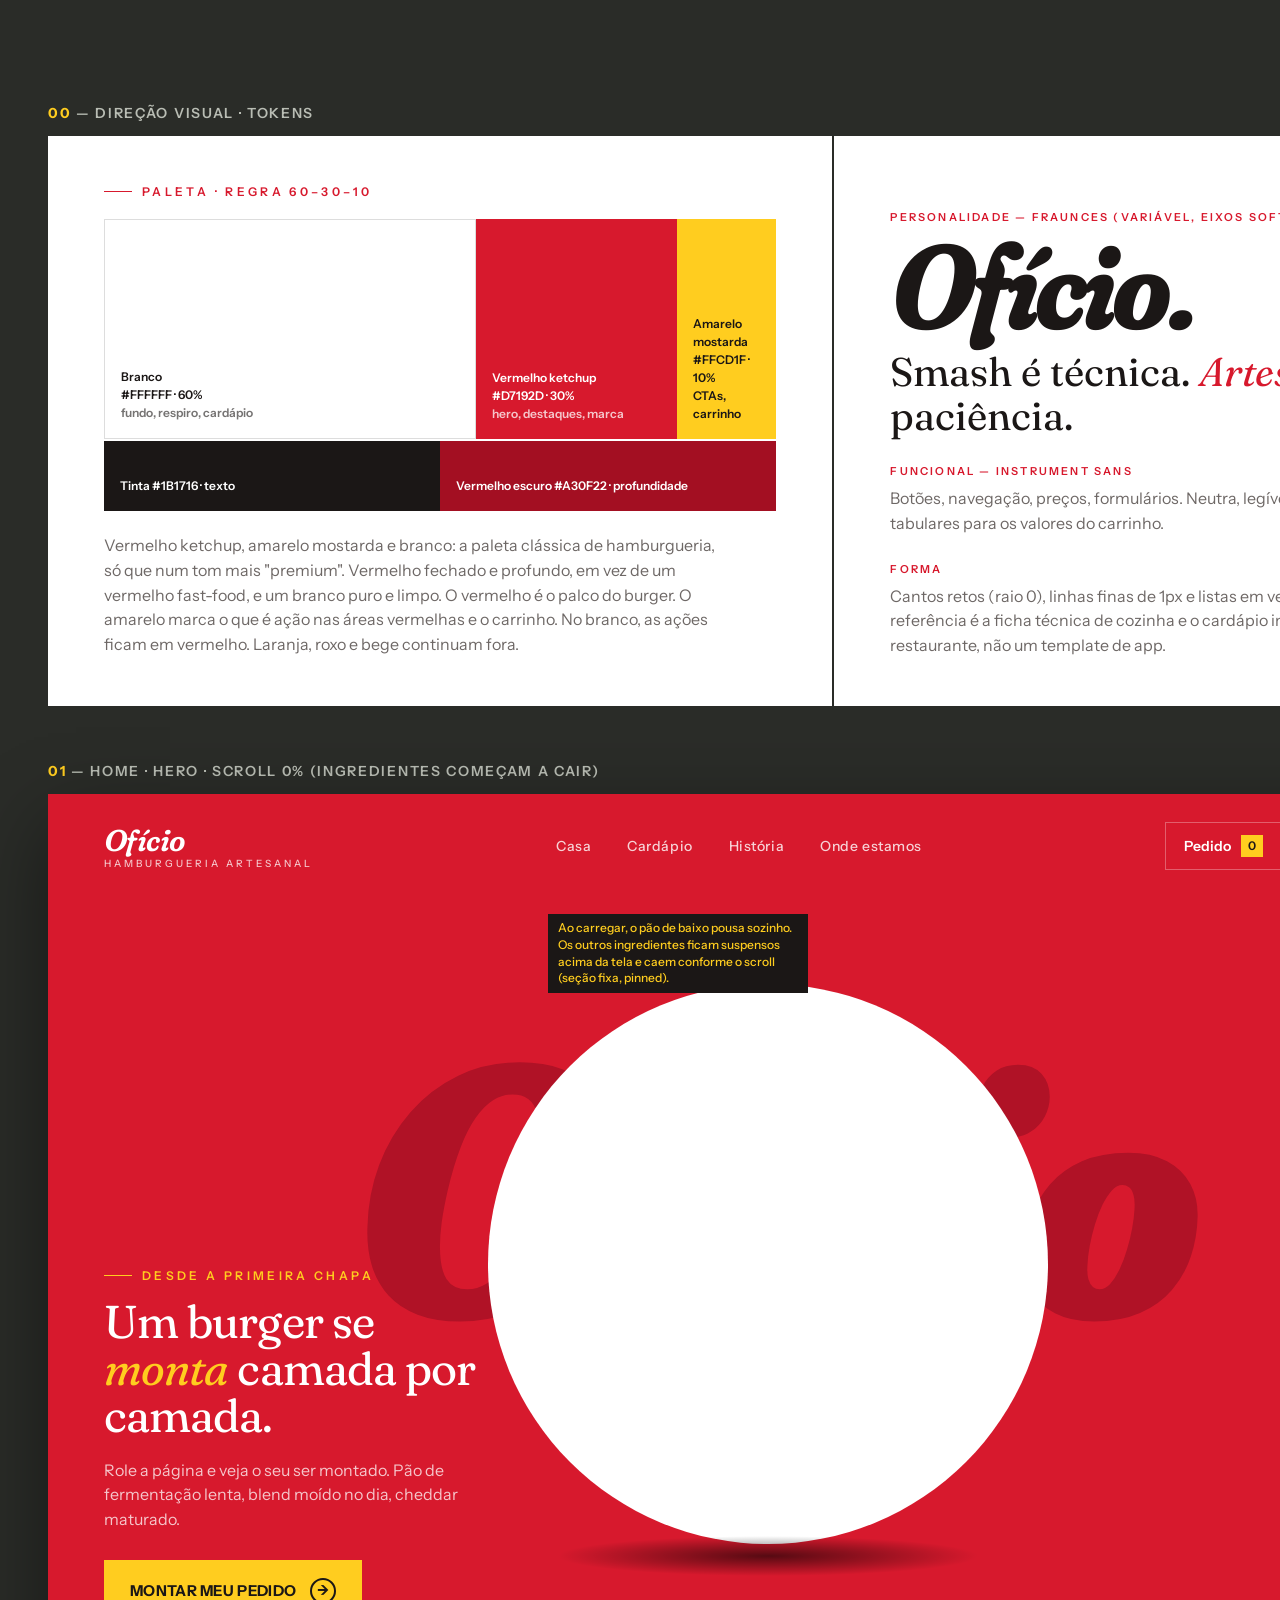
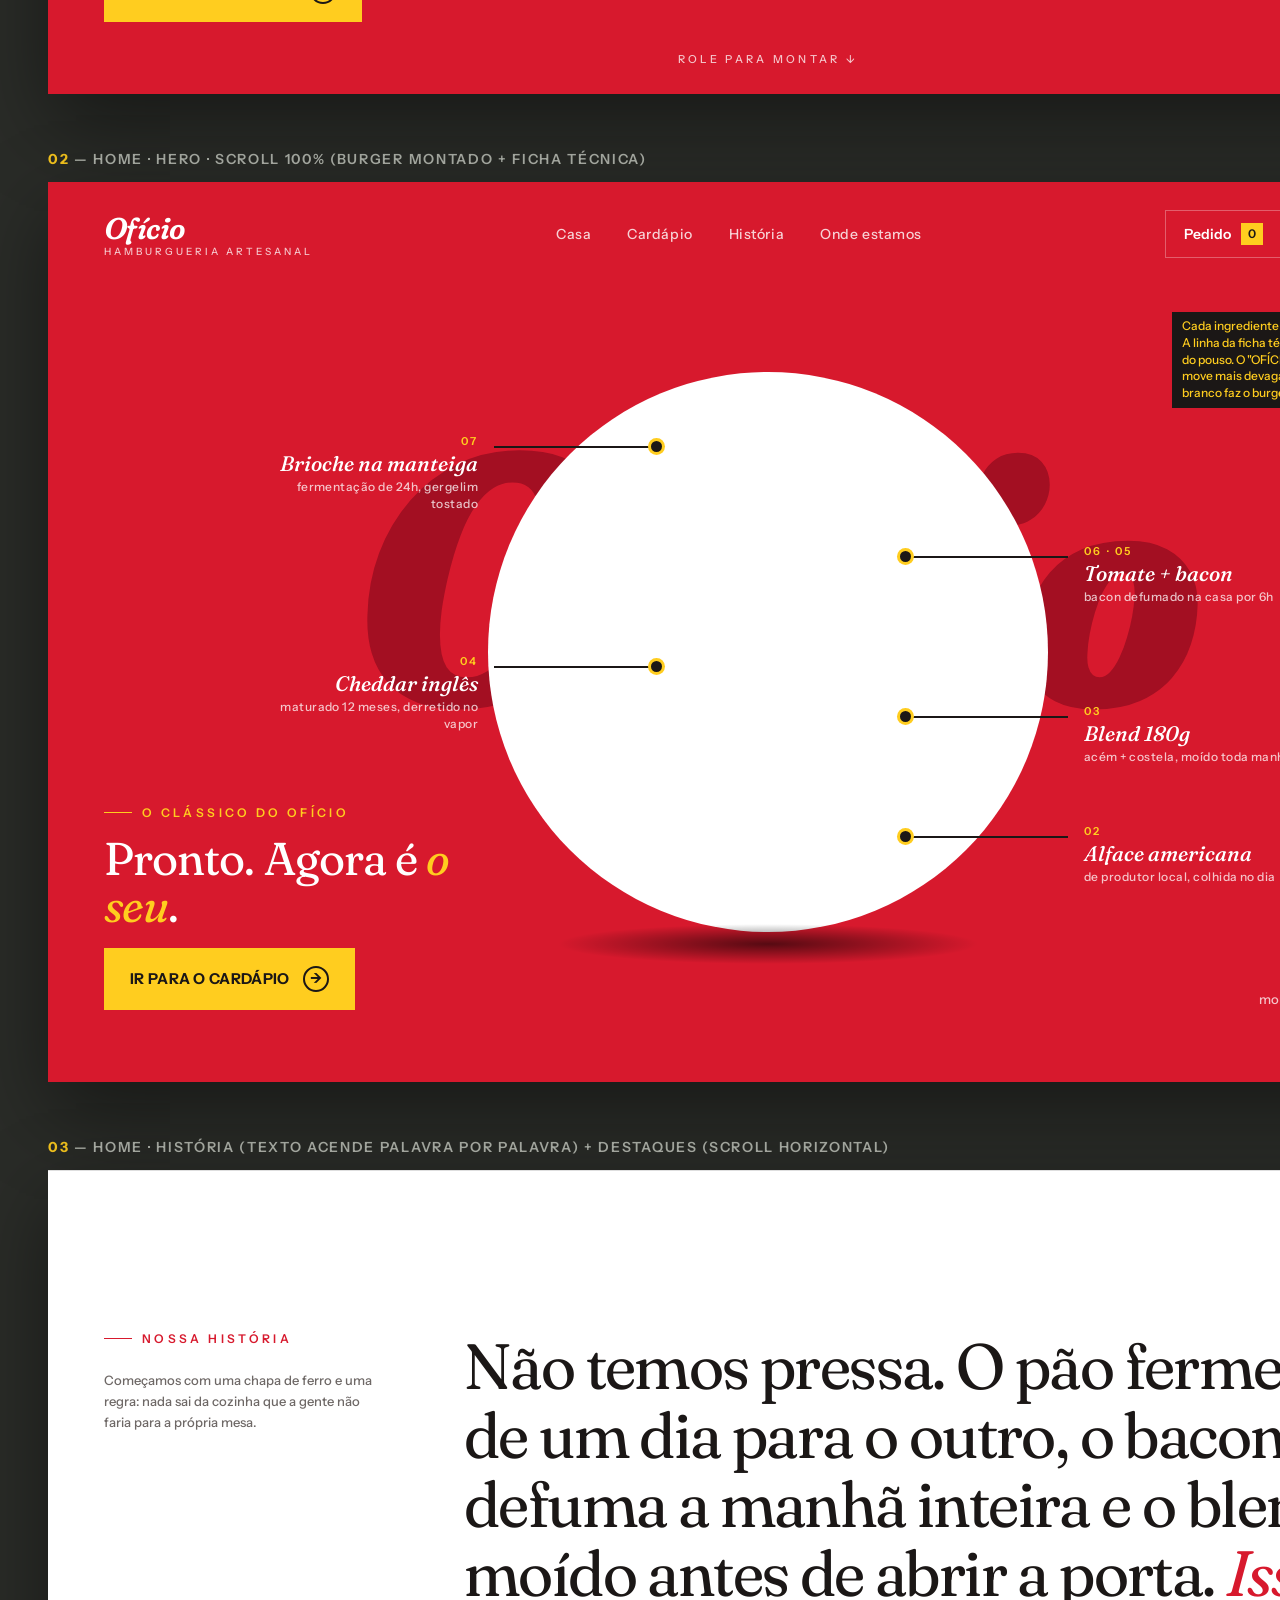
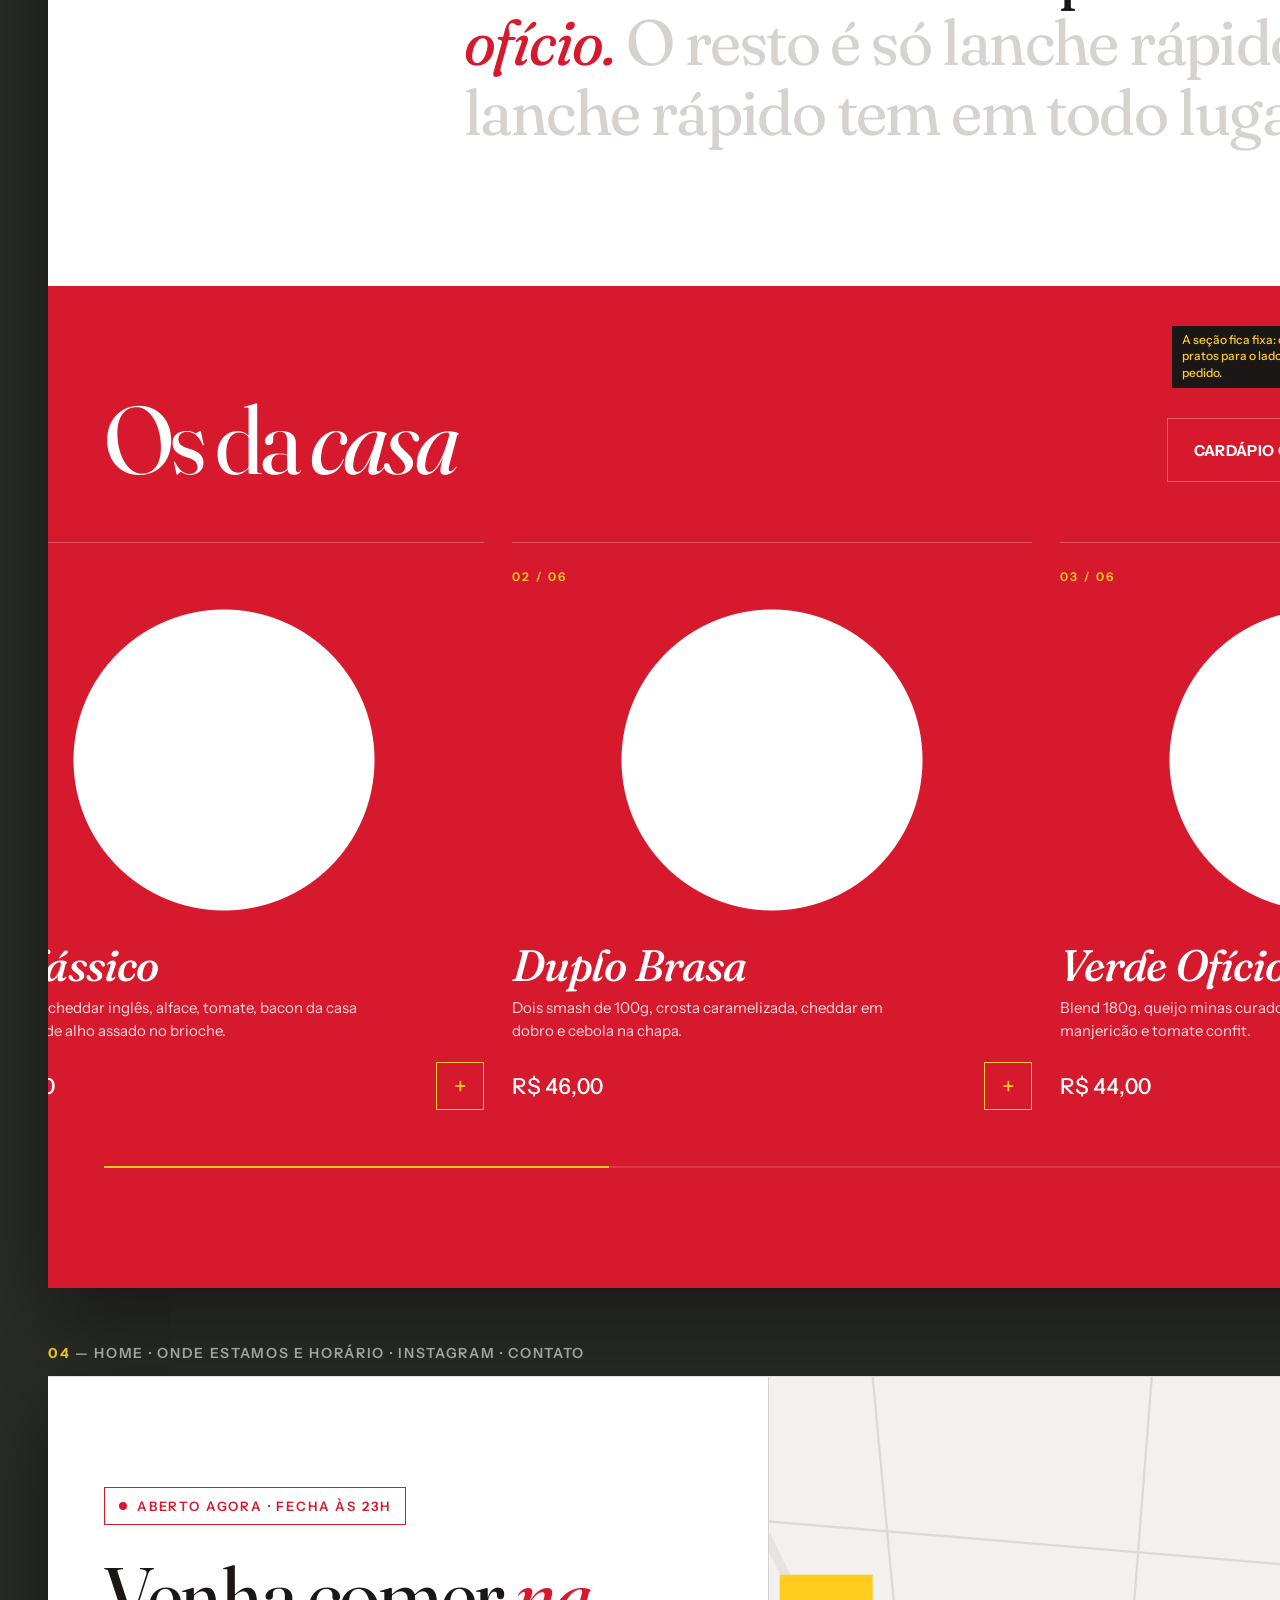
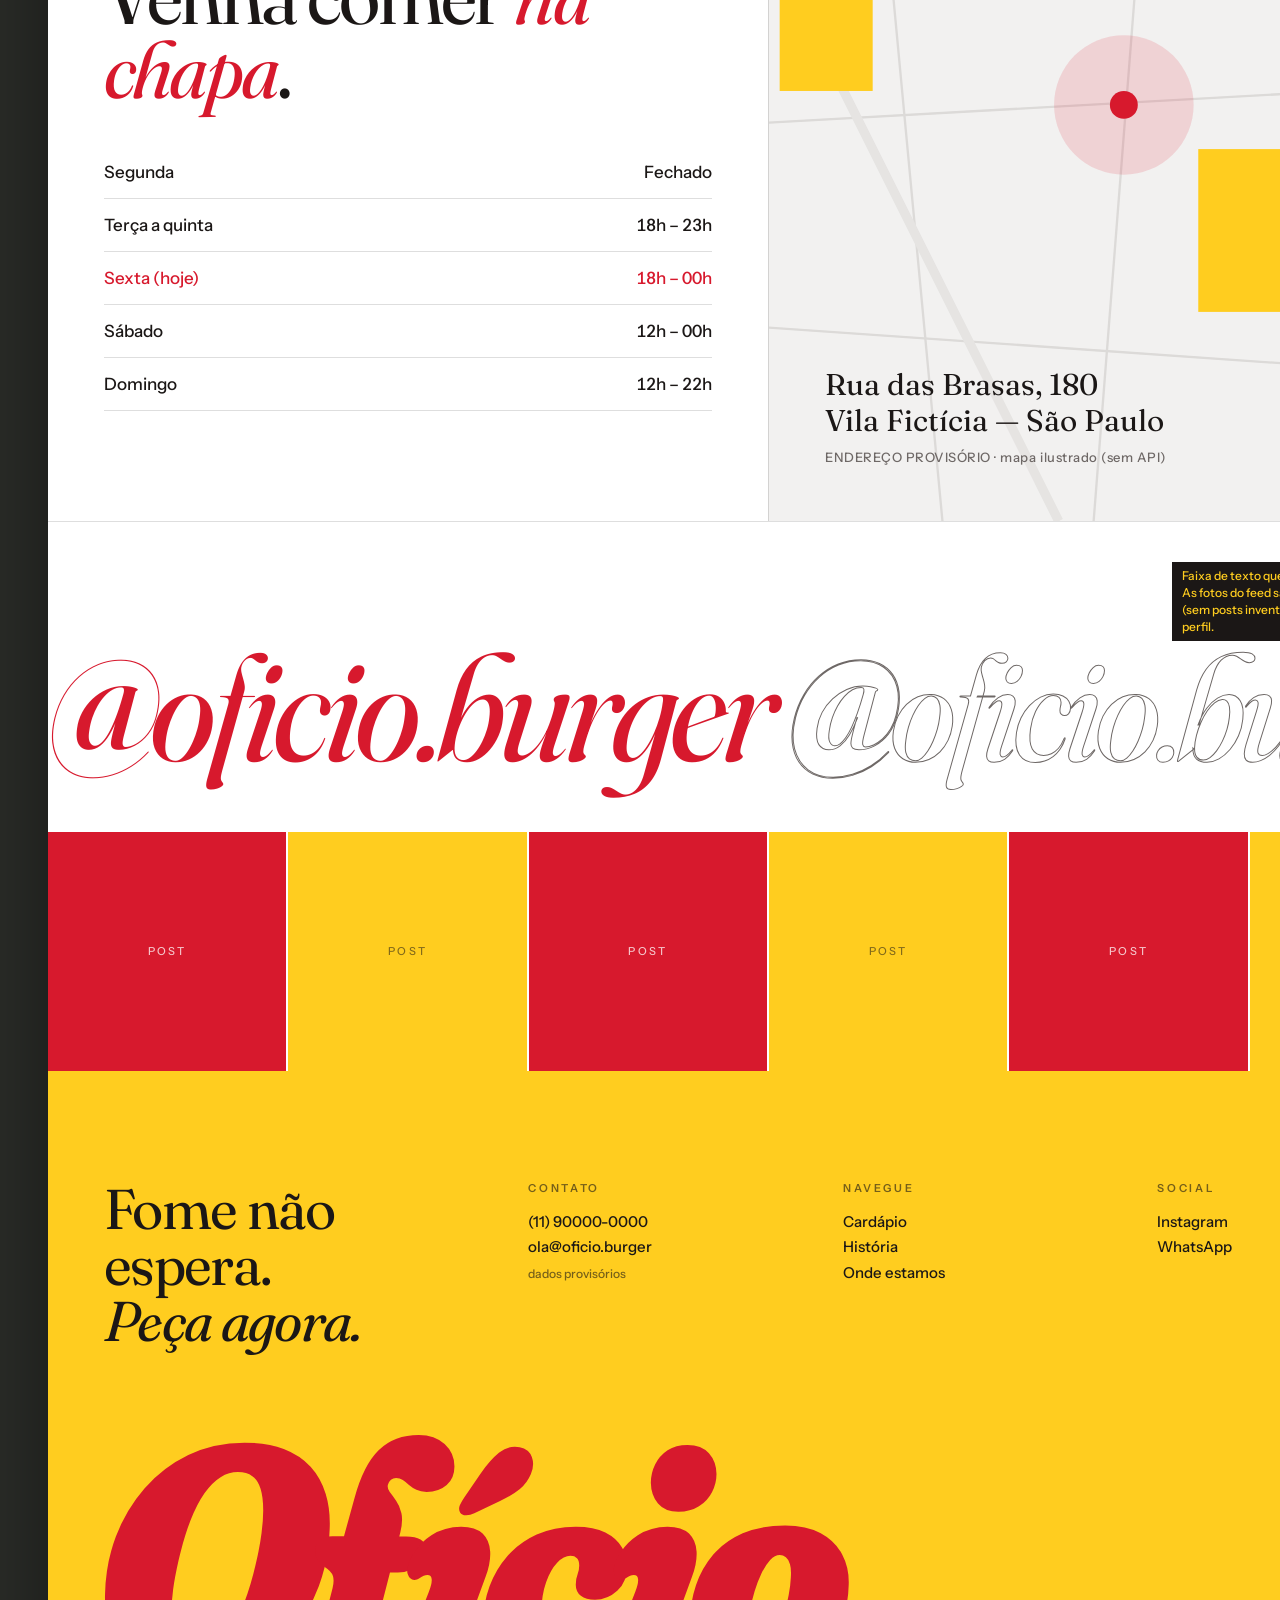
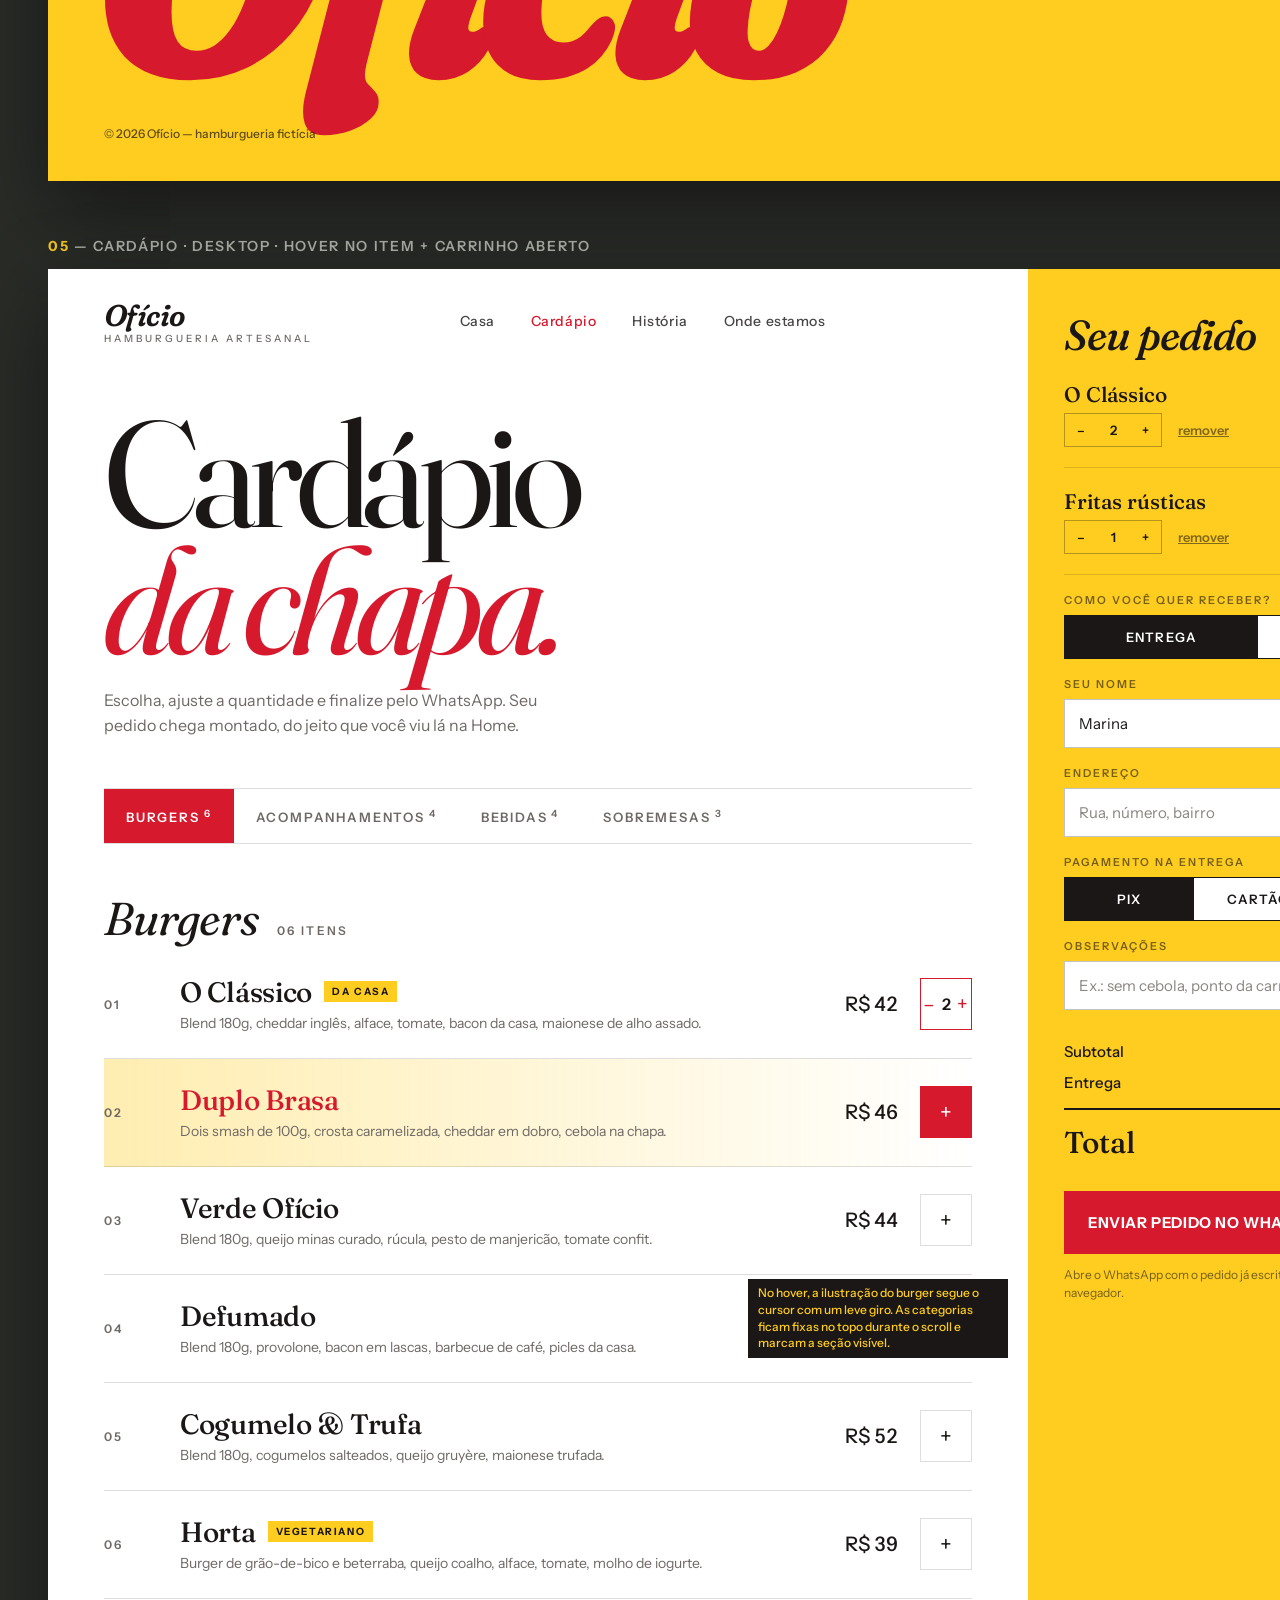
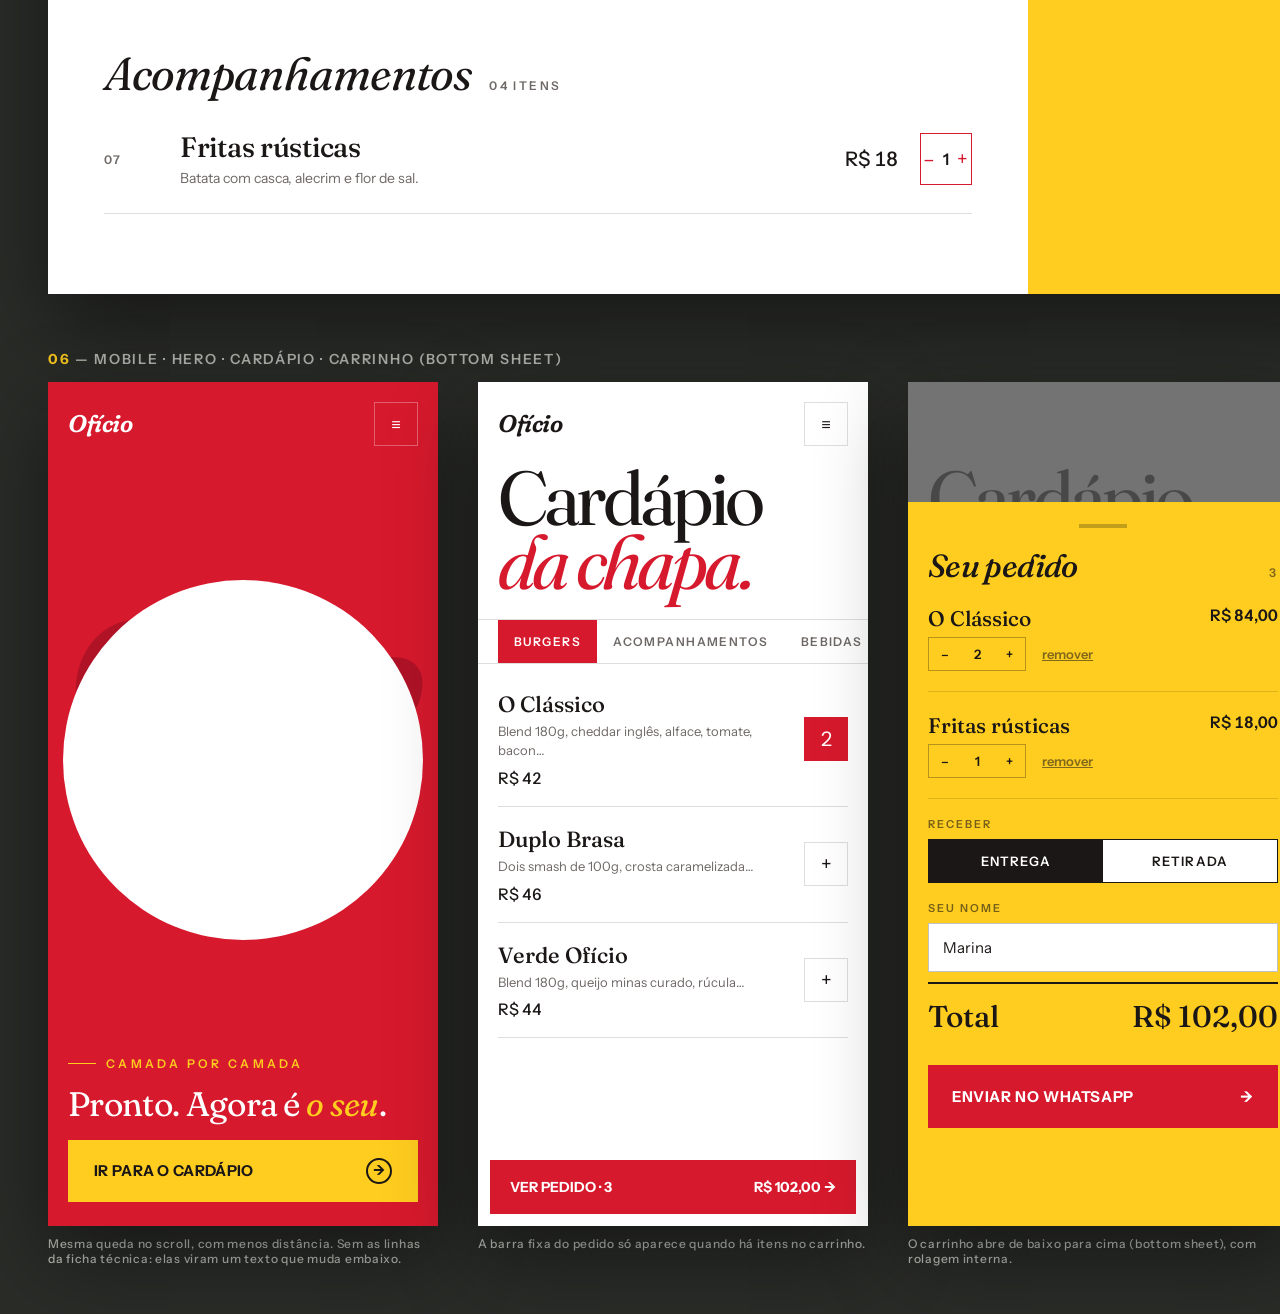
==== commit c9c51fc4: "Design board v2: red/yellow/white palette, plate behind hero burger Co-Authored-By: Claude Opus 5.5 " ====
--- a/design/mockup.src.html
+++ b/design/mockup.src.html
@@ -4,37 +4,43 @@
 <link rel="preconnect" href="https://fonts.googleapis.com">
 <link href="https://fonts.googleapis.com/css2?family=Fraunces:ital,opsz,wght,SOFT,WONK@0,9..144,300..900,0..100,0..1;1,9..144,300..900,0..100,0..1&family=Instrument+Sans:wght@400;500;600;700&display=swap" rel="stylesheet">
 <style>
-:root{--carvao:#0F110E;--carvao2:#171A15;--mata:#17332A;--mata2:#204536;--lima:#D6F23A;--osso:#F3F3EE;--cinza:#8C9188;--linha:rgba(243,243,238,.14);
+:root{--vermelho:#D7192D;--vermelho2:#B01226;--amarelo:#FFCD1F;--ink:#1B1716;--branco:#FFFFFF;
+--carvao:#FFFFFF;--carvao2:#F2F1F0;--mata:#D7192D;--mata2:#F2F1F0;--lima:#D7192D;--osso:#1B1716;--cinza:#6E6866;--linha:rgba(27,23,22,.14);--btn-ink:#FFFFFF;
 --disp:'Fraunces',serif;--sans:'Instrument Sans',sans-serif}
 *{box-sizing:border-box;margin:0;padding:0}
 body{background:#2a2c28;font-family:var(--sans);color:var(--osso);padding:48px}
+.hero,.destaques{--carvao:#D7192D;--carvao2:#C21428;--mata:#D7192D;--mata2:#B01226;--osso:#FFFFFF;--lima:#FFCD1F;--cinza:rgba(255,255,255,.75);--linha:rgba(255,255,255,.3);--btn-ink:#1B1716;background:var(--carvao);color:var(--osso)}
+.frame,.phone{color:var(--osso)}
 .board-title{font:600 14px var(--sans);letter-spacing:.12em;text-transform:uppercase;color:#b9bdb4;margin:56px 0 14px}
-.board-title b{color:var(--lima)}
+.board-title b{color:#FFCD1F}
 .frame{width:1440px;position:relative;overflow:hidden;background:var(--carvao);box-shadow:0 30px 80px rgba(0,0,0,.45)}
-.note{position:absolute;font:500 12px/1.4 var(--sans);background:var(--lima);color:#111;padding:6px 10px;max-width:260px;z-index:50}
+.note{position:absolute;font:500 12px/1.4 var(--sans);background:#1B1716;color:#FFCD1F;padding:6px 10px;max-width:260px;z-index:50}
 /* NAV */
 .nav{position:absolute;top:0;left:0;right:0;display:flex;align-items:center;justify-content:space-between;padding:28px 56px;z-index:20}
 .logo{font:italic 600 30px var(--disp);font-variation-settings:'SOFT' 100,'WONK' 1;letter-spacing:-.02em}
 .logo small{font:500 10px var(--sans);letter-spacing:.3em;text-transform:uppercase;display:block;color:var(--cinza);font-style:normal;margin-top:-2px}
 .nav ul{display:flex;gap:36px;list-style:none;font:500 14px var(--sans);letter-spacing:.04em}
 .nav ul li{opacity:.8}
-.btn{display:inline-flex;align-items:center;gap:14px;background:var(--lima);color:#0F110E;font:700 15px var(--sans);letter-spacing:.02em;padding:18px 26px;text-transform:uppercase}
-.btn .arr{display:inline-block;width:26px;height:26px;border:2px solid #0F110E;border-radius:50%;text-align:center;line-height:21px;font-size:14px}
+.btn{display:inline-flex;align-items:center;gap:14px;background:var(--lima);color:var(--btn-ink);font:700 15px var(--sans);letter-spacing:.02em;padding:18px 26px;text-transform:uppercase}
+.btn .arr{display:inline-block;width:26px;height:26px;border:2px solid currentColor;border-radius:50%;text-align:center;line-height:21px;font-size:14px}
 .btn.ghost{background:transparent;color:var(--osso);border:1px solid var(--linha)}
 .cartpill{display:flex;align-items:center;gap:10px;font:600 14px var(--sans);border:1px solid var(--linha);padding:12px 18px}
-.cartpill i{font-style:normal;background:var(--lima);color:#111;width:22px;height:22px;display:grid;place-items:center;font-size:12px}
+.cartpill i{font-style:normal;background:var(--lima);color:var(--btn-ink);width:22px;height:22px;display:grid;place-items:center;font-size:12px}
 /* HERO */
 .hero{height:900px;position:relative}
 .giant{position:absolute;left:0;right:0;text-align:center;font:italic 800 360px/0.8 var(--disp);font-variation-settings:'SOFT' 100,'WONK' 1,'opsz' 144;letter-spacing:-.05em;color:var(--mata2);top:250px;white-space:nowrap}
 .stage{position:absolute;left:50%;top:0;width:440px;height:900px;transform:translateX(-50%)}
 .stage svg{position:absolute;left:20px;width:400px;height:auto;filter:drop-shadow(0 18px 18px rgba(0,0,0,.45))}
+.plate{position:absolute;left:50%;top:470px;width:560px;height:560px;border-radius:50%;background:#fff;transform:translate(-50%,-50%)}
+.phone .plate{top:378px;width:360px;height:360px}
+.phone .shadow{display:none}
 .shadow{position:absolute;left:50%;bottom:118px;width:420px;height:40px;transform:translateX(-50%);background:radial-gradient(closest-side,rgba(0,0,0,.6),transparent);}
 .hero-copy{position:absolute;left:56px;bottom:72px;width:380px}
 .eyebrow{font:600 12px var(--sans);letter-spacing:.28em;text-transform:uppercase;color:var(--lima);margin-bottom:16px;display:flex;gap:10px;align-items:center}
 .eyebrow:before{content:"";width:28px;height:1px;background:var(--lima)}
 .hero-copy h1{font:400 46px/1.02 var(--disp);font-variation-settings:'SOFT' 50;letter-spacing:-.02em;margin-bottom:18px}
 .hero-copy h1 em{color:var(--lima)}
-.hero-copy p{font:400 16px/1.55 var(--sans);color:#c7cbc2;margin-bottom:28px}
+.hero-copy p{font:400 16px/1.55 var(--sans);color:var(--cinza);margin-bottom:28px}
 .hero-right{position:absolute;right:56px;bottom:72px;text-align:right;font:500 13px/1.6 var(--sans);color:var(--cinza)}
 .counter{font:300 64px/1 var(--disp);color:var(--osso)}
 .counter span{font-size:22px;color:var(--cinza)}
@@ -48,17 +54,17 @@
 .tag b{display:block;font:italic 500 21px var(--disp);margin-bottom:2px}
 .tag small{color:var(--cinza);font-size:12px;letter-spacing:.04em}
 .tag .num{font:600 11px var(--sans);color:var(--lima);letter-spacing:.2em}
-.tag:before{content:"";position:absolute;top:14px;height:1px;background:var(--lima);width:120px}
-.tag.l{text-align:right}.tag.l:before{right:-136px}
-.tag.r:before{left:-136px}
-.tag:after{content:"";position:absolute;top:10px;width:9px;height:9px;border-radius:50%;background:var(--lima)}
-.tag.l:after{right:-142px}.tag.r:after{left:-142px}
+.tag:before{content:"";position:absolute;top:14px;height:2px;background:#1B1716;width:160px}
+.tag.l{text-align:right}.tag.l:before{right:-176px}
+.tag.r:before{left:-176px}
+.tag:after{content:"";position:absolute;top:9px;width:11px;height:11px;border-radius:50%;background:#1B1716;box-shadow:0 0 0 3px #FFCD1F}
+.tag.l:after{right:-184px}.tag.r:after{left:-184px}
 /* manifesto */
 .manifesto{padding:160px 56px 140px;display:grid;grid-template-columns:280px 1fr;gap:80px;border-top:1px solid var(--linha)}
 .manifesto .side{font:500 13px/1.6 var(--sans);color:var(--cinza)}
 .manifesto .side .eyebrow{margin-bottom:24px}
 .manifesto p.big{font:400 64px/1.08 var(--disp);font-variation-settings:'SOFT' 40;letter-spacing:-.025em}
-.manifesto p.big .dim{color:#3a3f37}
+.manifesto p.big .dim{color:#D6D2D0}
 .manifesto p.big em{font-style:italic;color:var(--lima)}
 /* destaques horizontal */
 .destaques{background:var(--mata);padding:110px 0 120px;position:relative}
@@ -68,9 +74,9 @@
 .track{display:flex;gap:28px;padding-left:56px;transform:translateX(-140px)}
 .dish{flex:0 0 520px;border-top:1px solid rgba(243,243,238,.25);padding-top:22px;position:relative}
 .dish .no{font:600 12px var(--sans);letter-spacing:.2em;color:var(--lima)}
-.dish .pic{height:330px;display:grid;place-items:center;position:relative;margin:10px 0 18px;background:radial-gradient(closest-side,rgba(214,242,58,.10),transparent 70%)}
+.dish .pic{height:330px;display:grid;place-items:center;position:relative;margin:10px 0 18px;background:radial-gradient(circle at 50% 50%,#fff 0 150px,transparent 151px)}
 .dish h3{font:italic 500 44px/1 var(--disp);letter-spacing:-.02em;margin-bottom:10px}
-.dish p{font:400 15px/1.5 var(--sans);color:#b8c4bd;max-width:400px}
+.dish p{font:400 15px/1.5 var(--sans);color:rgba(255,255,255,.85);max-width:400px}
 .dish .row{display:flex;justify-content:space-between;align-items:center;margin-top:20px}
 .price{font:500 22px var(--sans);font-variant-numeric:tabular-nums}
 .plus{width:48px;height:48px;border:1px solid var(--lima);color:var(--lima);display:grid;place-items:center;font-size:24px}
@@ -95,13 +101,14 @@
 .addr small{display:block;font:500 13px var(--sans);color:var(--cinza);margin-top:10px;letter-spacing:.04em}
 /* insta */
 .insta{position:relative;padding:110px 0 0;border-top:1px solid var(--linha);overflow:hidden}
-.marquee{font:italic 400 150px/1 var(--disp);letter-spacing:-.04em;white-space:nowrap;color:var(--osso)}
+.marquee{font:italic 400 150px/1 var(--disp);letter-spacing:-.04em;white-space:nowrap;color:#D7192D}
 .marquee span{color:transparent;-webkit-text-stroke:1px var(--cinza)}
 .grid6{display:grid;grid-template-columns:repeat(6,1fr);gap:2px;margin-top:50px}
-.grid6 div{aspect-ratio:1;background:var(--mata);display:grid;place-items:center;font:500 11px var(--sans);letter-spacing:.2em;color:#6f8a7e;text-transform:uppercase}
-.grid6 div:nth-child(even){background:var(--carvao2)}
+.grid6 div{aspect-ratio:1;background:#D7192D;display:grid;place-items:center;font:500 11px var(--sans);letter-spacing:.2em;color:rgba(255,255,255,.75);text-transform:uppercase}
+.grid6 div:nth-child(even){background:#FFCD1F;color:rgba(27,23,22,.55)}
 /* footer */
-.footer{padding:110px 56px 40px;background:var(--lima);color:var(--carvao)}
+.footer{padding:110px 56px 40px;background:#FFCD1F;color:#1B1716}
+.footer .word{color:#D7192D}
 .footer .cols{display:grid;grid-template-columns:1.4fr 1fr 1fr 1fr;gap:40px;font:500 15px/1.7 var(--sans)}
 .footer h4{font:600 11px var(--sans);letter-spacing:.24em;text-transform:uppercase;margin-bottom:14px;opacity:.6}
 .footer .cta-big{font:400 56px/1 var(--disp);letter-spacing:-.03em}
@@ -124,12 +131,12 @@
 .item{display:grid;grid-template-columns:54px 1fr auto 52px;gap:22px;align-items:center;padding:24px 0;border-bottom:1px solid var(--linha);position:relative}
 .item .n{font:600 12px var(--sans);color:var(--cinza);letter-spacing:.14em}
 .item h3{font:500 28px var(--disp);letter-spacing:-.01em;display:flex;gap:12px;align-items:center}
-.item h3 .badge{font:700 10px var(--sans);letter-spacing:.16em;text-transform:uppercase;background:var(--mata2);color:var(--lima);padding:4px 8px}
+.item h3 .badge{font:700 10px var(--sans);letter-spacing:.16em;text-transform:uppercase;background:#FFCD1F;color:#1B1716;padding:4px 8px}
 .item p{font:400 14px/1.5 var(--sans);color:var(--cinza);margin-top:4px;max-width:560px}
 .item .price{font-size:20px}
 .item .add{width:52px;height:52px;border:1px solid var(--linha);display:grid;place-items:center;font-size:22px}
-.item.hover{background:linear-gradient(90deg,rgba(214,242,58,.06),transparent)}
-.item.hover .add{background:var(--lima);color:#111;border-color:var(--lima)}
+.item.hover{background:linear-gradient(90deg,rgba(255,205,31,.35),transparent)}
+.item.hover .add{background:var(--lima);color:#fff;border-color:var(--lima)}
 .item.hover h3{color:var(--lima)}
 .float-burger{position:absolute;right:220px;top:-90px;width:230px;height:200px;transform:rotate(-8deg);z-index:5}
 .float-burger svg{position:absolute;left:0;width:230px;height:auto;filter:drop-shadow(0 18px 20px rgba(0,0,0,.6))}
@@ -137,7 +144,7 @@
 .qty span{width:40px;text-align:center;font:600 16px var(--sans)}
 .qty b{width:36px;text-align:center;color:var(--lima);font-size:20px;font-weight:400}
 /* drawer */
-.drawer{background:var(--osso);color:var(--carvao);padding:40px 36px;position:relative;border-left:1px solid #000}
+.drawer{background:#FFCD1F;color:#1B1716;padding:40px 36px;position:relative}
 .drawer h2{font:italic 500 42px var(--disp);letter-spacing:-.02em;display:flex;justify-content:space-between;align-items:baseline}
 .drawer h2 small{font:600 12px var(--sans);font-style:normal;letter-spacing:.18em;opacity:.55}
 .ci{display:grid;grid-template-columns:1fr auto;gap:6px 16px;padding:20px 0;border-bottom:1px solid rgba(15,17,14,.14)}
@@ -151,12 +158,12 @@
 .field{margin-top:18px}
 .field label{display:block;font:600 11px var(--sans);letter-spacing:.18em;text-transform:uppercase;opacity:.6;margin-bottom:8px}
 .field .in{border:1px solid rgba(15,17,14,.25);padding:14px;font:400 15px var(--sans);background:#fff}
-.seg{display:grid;grid-template-columns:1fr 1fr;border:1px solid var(--carvao)}
+.seg{display:grid;grid-template-columns:1fr 1fr;border:1px solid #1B1716;background:#fff}
 .seg div{padding:13px;text-align:center;font:600 13px var(--sans);letter-spacing:.08em;text-transform:uppercase}
-.seg div.on{background:var(--carvao);color:var(--lima)}
+.seg div.on{background:#1B1716;color:#fff}
 .tot{display:flex;justify-content:space-between;font:500 15px var(--sans);padding:6px 0}
-.tot.big{font:500 30px var(--disp);padding-top:14px;border-top:2px solid var(--carvao);margin-top:10px}
-.wa{display:flex;justify-content:space-between;align-items:center;background:var(--carvao);color:var(--lima);padding:22px 24px;font:700 15px var(--sans);text-transform:uppercase;letter-spacing:.04em;margin-top:24px}
+.tot.big{font:500 30px var(--disp);padding-top:14px;border-top:2px solid #1B1716;margin-top:10px}
+.wa{display:flex;justify-content:space-between;align-items:center;background:#D7192D;color:#fff;padding:22px 24px;font:700 15px var(--sans);text-transform:uppercase;letter-spacing:.04em;margin-top:24px}
 /* MOBILE */
 .mobiles{display:flex;gap:40px;align-items:flex-start}
 .phone{width:390px;height:844px;background:var(--carvao);position:relative;overflow:hidden;box-shadow:0 30px 80px rgba(0,0,0,.45);border-radius:0}
@@ -164,7 +171,7 @@
 .phone .logo{font-size:24px}
 .burgermenu{width:44px;height:44px;border:1px solid var(--linha);display:grid;place-items:center;gap:0}
 .phone .giant{font-size:150px;top:230px}
-.phone .stage{width:300px;transform:translateX(-50%) scale(.72);transform-origin:50% 0;top:40px}
+.phone .stage{width:440px;transform:translateX(-50%) scale(.72);transform-origin:50% 0;top:40px}
 .phone .hero-copy{left:20px;right:20px;bottom:24px;width:auto}
 .phone .hero-copy h1{font-size:34px}
 .phone .btn{width:100%;justify-content:space-between}
@@ -173,14 +180,14 @@
 .m-menu h1 em{font-style:italic;color:var(--lima)}
 .m-cats{display:flex;overflow:hidden;margin:24px -20px 8px;padding-left:20px;border-top:1px solid var(--linha);border-bottom:1px solid var(--linha)}
 .m-cats div{padding:14px 16px;font:600 12px var(--sans);letter-spacing:.12em;text-transform:uppercase;color:var(--cinza);white-space:nowrap}
-.m-cats div.on{background:var(--lima);color:#111}
+.m-cats div.on{background:var(--lima);color:#fff}
 .m-item{display:grid;grid-template-columns:1fr 44px;gap:12px;padding:18px 0;border-bottom:1px solid var(--linha)}
 .m-item h3{font:500 22px var(--disp)}
 .m-item p{font:400 13px/1.45 var(--sans);color:var(--cinza);margin:4px 0 8px}
 .m-item .price{font-size:16px}
 .m-item .add{width:44px;height:44px;border:1px solid var(--linha);display:grid;place-items:center;font-size:20px;align-self:center}
-.m-bar{position:absolute;left:12px;right:12px;bottom:12px;background:var(--lima);color:#111;display:flex;justify-content:space-between;align-items:center;padding:18px 20px;font:700 14px var(--sans);text-transform:uppercase}
-.sheet{position:absolute;left:0;right:0;bottom:0;top:120px;background:var(--osso);color:var(--carvao);padding:22px 20px}
+.m-bar{position:absolute;left:12px;right:12px;bottom:12px;background:var(--lima);color:#fff;display:flex;justify-content:space-between;align-items:center;padding:18px 20px;font:700 14px var(--sans);text-transform:uppercase}
+.sheet{position:absolute;left:0;right:0;bottom:0;top:120px;background:#FFCD1F;color:#1B1716;padding:22px 20px}
 .sheet .grab{width:48px;height:4px;background:rgba(15,17,14,.25);margin:0 auto 18px}
 .dim-overlay{position:absolute;inset:0;background:rgba(0,0,0,.55)}
 .caption{max-width:390px;font:500 12px var(--sans);color:#b9bdb4;margin-top:10px;letter-spacing:.06em}
@@ -191,7 +198,7 @@
 .sw div{display:flex;flex-direction:column;justify-content:flex-end;padding:16px;font:600 12px/1.5 var(--sans)}
 .typespec .a{font:italic 700 120px/.9 var(--disp);font-variation-settings:'SOFT' 100,'WONK' 1;letter-spacing:-.04em}
 .typespec .b{font:400 40px/1.1 var(--disp);margin:10px 0 18px}
-.typespec .c{font:400 16px/1.55 var(--sans);color:#c7cbc2}
+.typespec .c{font:400 16px/1.55 var(--sans);color:var(--cinza)}
 .typespec .lbl{font:600 11px var(--sans);letter-spacing:.2em;text-transform:uppercase;color:var(--lima);margin:26px 0 8px}
 </style></head><body>
 <!--LAYERS-->
@@ -201,15 +208,15 @@
  <div>
   <div class="eyebrow">Paleta · regra 60–30–10</div>
   <div class="sw">
-   <div style="flex:6;background:#0F110E;border:1px solid #333">Carvão<br>#0F110E · 60%<br><span style="opacity:.6">fundo, respiro</span></div>
-   <div style="flex:3;background:#17332A">Mata<br>#17332A · 30%<br><span style="opacity:.6">faixas, superfícies</span></div>
-   <div style="flex:1.2;background:#D6F23A;color:#111">Lima<br>#D6F23A · 10%<br>CTAs, foco</div>
+   <div style="flex:6;background:#FFFFFF;color:#1B1716;border:1px solid #ddd">Branco<br>#FFFFFF · 60%<br><span style="opacity:.6">fundo, respiro, cardápio</span></div>
+   <div style="flex:3;background:#D7192D;color:#fff">Vermelho ketchup<br>#D7192D · 30%<br><span style="opacity:.75">hero, destaques, marca</span></div>
+   <div style="flex:1.2;background:#FFCD1F;color:#1B1716">Amarelo mostarda<br>#FFCD1F · 10%<br>CTAs, carrinho</div>
   </div>
   <div class="sw" style="height:70px;margin-top:2px">
-   <div style="flex:1;background:#F3F3EE;color:#111">Osso #F3F3EE · texto / carrinho</div>
-   <div style="flex:1;background:#8C9188;color:#111">Cinza #8C9188 · apoio</div>
-  </div>
-  <p class="typespec"><span class="c" style="display:block;margin-top:22px;max-width:620px">Sem roxo, bege ou laranja. As cores quentes do site vêm só do próprio burger (pão, carne, queijo). Assim, o produto é a única coisa "quente" na tela, e o verde-lima marca tudo o que é ação: pedir, adicionar, finalizar.</span></p>
+   <div style="flex:1;background:#1B1716;color:#fff">Tinta #1B1716 · texto</div>
+   <div style="flex:1;background:#A30F22;color:#fff">Vermelho escuro #A30F22 · profundidade</div>
+  </div>
+  <p class="typespec"><span class="c" style="display:block;margin-top:22px;max-width:620px">Vermelho ketchup, amarelo mostarda e branco: a paleta clássica de hamburgueria, só que num tom mais "premium". Vermelho fechado e profundo, em vez de um vermelho fast-food, e um branco puro e limpo. O vermelho é o palco do burger. O amarelo marca o que é ação nas áreas vermelhas e o carrinho. No branco, as ações ficam em vermelho. Laranja, roxo e bege continuam fora.</span></p>
  </div>
  <div class="typespec">
   <div class="lbl">Personalidade — Fraunces (variável, eixos SOFT + WONK)</div>
@@ -229,7 +236,7 @@
   <ul><li>Casa</li><li>Cardápio</li><li>História</li><li>Onde estamos</li></ul>
   <div style="display:flex;gap:12px"><div class="cartpill">Pedido <i>0</i></div><div class="btn" style="padding:13px 18px;font-size:13px">Ver cardápio</div></div></div>
  <div class="giant">Ofício</div>
- <div class="stage" data-burger="hero-start"></div>
+ <div class="plate"></div><div class="stage" data-burger="hero-start"></div>
  <div class="shadow"></div>
  <div class="hero-copy"><div class="eyebrow">Desde a primeira chapa</div>
   <h1>Um burger se <em>monta</em> camada por camada.</h1>
@@ -246,20 +253,20 @@
  <div class="nav"><div class="logo">Ofício<small>Hamburgueria artesanal</small></div>
   <ul><li>Casa</li><li>Cardápio</li><li>História</li><li>Onde estamos</li></ul>
   <div style="display:flex;gap:12px"><div class="cartpill">Pedido <i>0</i></div><div class="btn" style="padding:13px 18px;font-size:13px">Ver cardápio</div></div></div>
- <div class="giant" style="color:#1b3a2f">Ofício</div>
- <div class="stage" data-burger="hero-full"></div>
+ <div class="giant" style="color:#A30F22">Ofício</div>
+ <div class="plate"></div><div class="stage" data-burger="hero-full"></div>
  <div class="shadow"></div>
- <div class="tag l" style="left:290px;top:250px"><span class="num">07</span><b>Brioche na manteiga</b><small>fermentação de 24h, gergelim tostado</small></div>
- <div class="tag l" style="left:290px;top:470px"><span class="num">04</span><b>Cheddar inglês</b><small>maturado 12 meses, derretido no vapor</small></div>
- <div class="tag l" style="left:290px;top:600px"><span class="num">02</span><b>Alface americana</b><small>de produtor local, colhida no dia</small></div>
- <div class="tag r" style="left:930px;top:360px"><span class="num">06 · 05</span><b>Tomate + bacon</b><small>bacon defumado na casa por 6h</small></div>
- <div class="tag r" style="left:930px;top:520px"><span class="num">03</span><b>Blend 180g</b><small>acém + costela, moído toda manhã</small></div>
+ <div class="tag l" style="left:200px;top:250px"><span class="num">07</span><b>Brioche na manteiga</b><small>fermentação de 24h, gergelim tostado</small></div>
+ <div class="tag l" style="left:200px;top:470px"><span class="num">04</span><b>Cheddar inglês</b><small>maturado 12 meses, derretido no vapor</small></div>
+ <div class="tag r" style="left:1036px;top:640px"><span class="num">02</span><b>Alface americana</b><small>de produtor local, colhida no dia</small></div>
+ <div class="tag r" style="left:1036px;top:360px"><span class="num">06 · 05</span><b>Tomate + bacon</b><small>bacon defumado na casa por 6h</small></div>
+ <div class="tag r" style="left:1036px;top:520px"><span class="num">03</span><b>Blend 180g</b><small>acém + costela, moído toda manhã</small></div>
  <div class="hero-right"><div class="counter">7<span>/7 camadas</span></div>montado em 4 min na chapa</div>
  <div class="hero-copy"><div class="eyebrow">O Clássico do Ofício</div>
   <h1>Pronto. Agora é <em>o seu</em>.</h1>
   <div class="btn">Ir para o cardápio <span class="arr">→</span></div></div>
  <div class="progress"><div class="on">01 Pão</div><div class="on">02 Folhas</div><div class="on">03 Blend</div><div class="on">04 Cheddar</div><div class="on">05 Bacon</div><div class="on">06 Tomate</div><div class="on">07 Coroa</div></div>
- <div class="note" style="right:56px;top:130px">Cada ingrediente cai com um leve quique. A linha da ficha técnica se desenha na hora do pouso. O "OFÍCIO" gigante ao fundo se move mais devagar (parallax) e escurece.</div>
+ <div class="note" style="right:56px;top:130px">Cada ingrediente cai com um leve quique. A linha da ficha técnica se desenha na hora do pouso. O "OFÍCIO" gigante ao fundo se move mais devagar (parallax). O prato branco faz o burger saltar do vermelho.</div>
 </div>
 
 <!-- F3 manifesto + destaques -->
@@ -287,7 +294,7 @@
  <section class="local">
   <div><div class="open">Aberto agora · fecha às 23h</div><h2>Venha comer <em>na chapa</em>.</h2>
    <ul class="hours"><li><span>Segunda</span><span>Fechado</span></li><li><span>Terça a quinta</span><span>18h – 23h</span></li><li class="hoje"><span>Sexta (hoje)</span><span>18h – 00h</span></li><li><span>Sábado</span><span>12h – 00h</span></li><li><span>Domingo</span><span>12h – 22h</span></li></ul></div>
-  <div class="map"><svg viewBox="0 0 720 640" preserveAspectRatio="xMidYMid slice"><g stroke="#2a2f27" stroke-width="2" fill="none"><path d="M0 120 L720 180"/><path d="M0 300 L720 260"/><path d="M0 470 L720 520"/><path d="M140 0 L200 640"/><path d="M380 0 L330 640"/><path d="M560 0 L610 640"/><path d="M0 40 L300 640" stroke-width="8" stroke="#1f241d"/></g><g fill="#17332A"><rect x="420" y="320" width="110" height="140"/><rect x="60" y="170" width="80" height="100"/></g><circle cx="356" cy="282" r="60" fill="rgba(214,242,58,.12)"/><circle cx="356" cy="282" r="12" fill="#D6F23A"/></svg>
+  <div class="map"><svg viewBox="0 0 720 640" preserveAspectRatio="xMidYMid slice"><g stroke="#DCDAD8" stroke-width="2" fill="none"><path d="M0 120 L720 180"/><path d="M0 300 L720 260"/><path d="M0 470 L720 520"/><path d="M140 0 L200 640"/><path d="M380 0 L330 640"/><path d="M560 0 L610 640"/><path d="M0 40 L300 640" stroke-width="8" stroke="#E6E4E2"/></g><g fill="#FFCD1F"><rect x="420" y="320" width="110" height="140"/><rect x="60" y="170" width="80" height="100"/></g><circle cx="356" cy="282" r="60" fill="rgba(215,25,45,.14)"/><circle cx="356" cy="282" r="12" fill="#D7192D"/></svg>
    <div class="addr">Rua das Brasas, 180<br>Vila Fictícia — São Paulo<small>ENDEREÇO PROVISÓRIO · mapa ilustrado (sem API)</small></div></div>
  </section>
  <section class="insta">
@@ -308,7 +315,7 @@
 <!-- F5 cardápio -->
 <div class="board-title"><b>05</b> — Cardápio · desktop · hover no item + carrinho aberto</div>
 <div class="frame">
- <div class="nav"><div class="logo">Ofício<small>Hamburgueria artesanal</small></div>
+ <div class="nav" style="right:460px"><div class="logo">Ofício<small>Hamburgueria artesanal</small></div>
   <ul><li>Casa</li><li style="opacity:1;color:var(--lima)">Cardápio</li><li>História</li><li>Onde estamos</li></ul>
   <div></div></div>
  <div class="cardapio">
@@ -332,9 +339,9 @@
    <div class="ci"><h4>Fritas rústicas</h4><span class="p">R$ 18,00</span><div class="ctrl"><div class="q"><span>–</span><span>1</span><span>+</span></div><span class="rm">remover</span></div></div>
    <div class="field"><label>Como você quer receber?</label><div class="seg"><div class="on">Entrega</div><div>Retirada</div></div></div>
    <div class="field"><label>Seu nome</label><div class="in">Marina</div></div>
-   <div class="field"><label>Endereço</label><div class="in" style="opacity:.5">Rua, número, bairro</div></div>
+   <div class="field"><label>Endereço</label><div class="in" style="color:#8a8580">Rua, número, bairro</div></div>
    <div class="field"><label>Pagamento na entrega</label><div class="seg" style="grid-template-columns:1fr 1fr 1fr"><div class="on">Pix</div><div>Cartão</div><div>Dinheiro</div></div></div>
-   <div class="field"><label>Observações</label><div class="in" style="opacity:.5">Ex.: sem cebola, ponto da carne…</div></div>
+   <div class="field"><label>Observações</label><div class="in" style="color:#8a8580">Ex.: sem cebola, ponto da carne…</div></div>
    <div style="margin-top:26px"><div class="tot"><span>Subtotal</span><span>R$ 102,00</span></div><div class="tot"><span>Entrega</span><span>a combinar</span></div><div class="tot big"><span>Total</span><span>R$ 102,00</span></div></div>
    <div class="wa">Enviar pedido no WhatsApp <span>→</span></div>
    <p style="font:400 12px/1.5 var(--sans);opacity:.6;margin-top:12px">Abre o WhatsApp com o pedido já escrito. O carrinho fica salvo neste navegador.</p>
@@ -348,14 +355,14 @@
  <div><div class="phone hero" style="height:844px">
   <div class="nav"><div class="logo">Ofício</div><div class="burgermenu">≡</div></div>
   <div class="giant">Ofício</div>
-  <div class="stage" data-burger="hero-full"></div>
+  <div class="plate"></div><div class="stage" data-burger="hero-full"></div>
   <div class="hero-copy"><div class="eyebrow">Camada por camada</div><h1>Pronto. Agora é <em>o seu</em>.</h1><div class="btn">Ir para o cardápio <span class="arr">→</span></div></div>
  </div><div class="caption">Mesma queda no scroll, com menos distância. Sem as linhas da ficha técnica: elas viram um texto que muda embaixo.</div></div>
  <div><div class="phone">
   <div class="nav"><div class="logo">Ofício</div><div class="burgermenu">≡</div></div>
   <div class="m-menu"><h1>Cardápio<br><em>da chapa.</em></h1>
    <div class="m-cats"><div class="on">Burgers</div><div>Acompanhamentos</div><div>Bebidas</div><div>Sobremesas</div></div>
-   <div class="m-item"><div><h3>O Clássico</h3><p>Blend 180g, cheddar inglês, alface, tomate, bacon…</p><span class="price">R$ 42</span></div><span class="add" style="background:var(--lima);color:#111;border-color:var(--lima)">2</span></div>
+   <div class="m-item"><div><h3>O Clássico</h3><p>Blend 180g, cheddar inglês, alface, tomate, bacon…</p><span class="price">R$ 42</span></div><span class="add" style="background:var(--lima);color:#fff;border-color:var(--lima)">2</span></div>
    <div class="m-item"><div><h3>Duplo Brasa</h3><p>Dois smash de 100g, crosta caramelizada…</p><span class="price">R$ 46</span></div><span class="add">+</span></div>
    <div class="m-item"><div><h3>Verde Ofício</h3><p>Blend 180g, queijo minas curado, rúcula…</p><span class="price">R$ 44</span></div><span class="add">+</span></div>
   </div>
